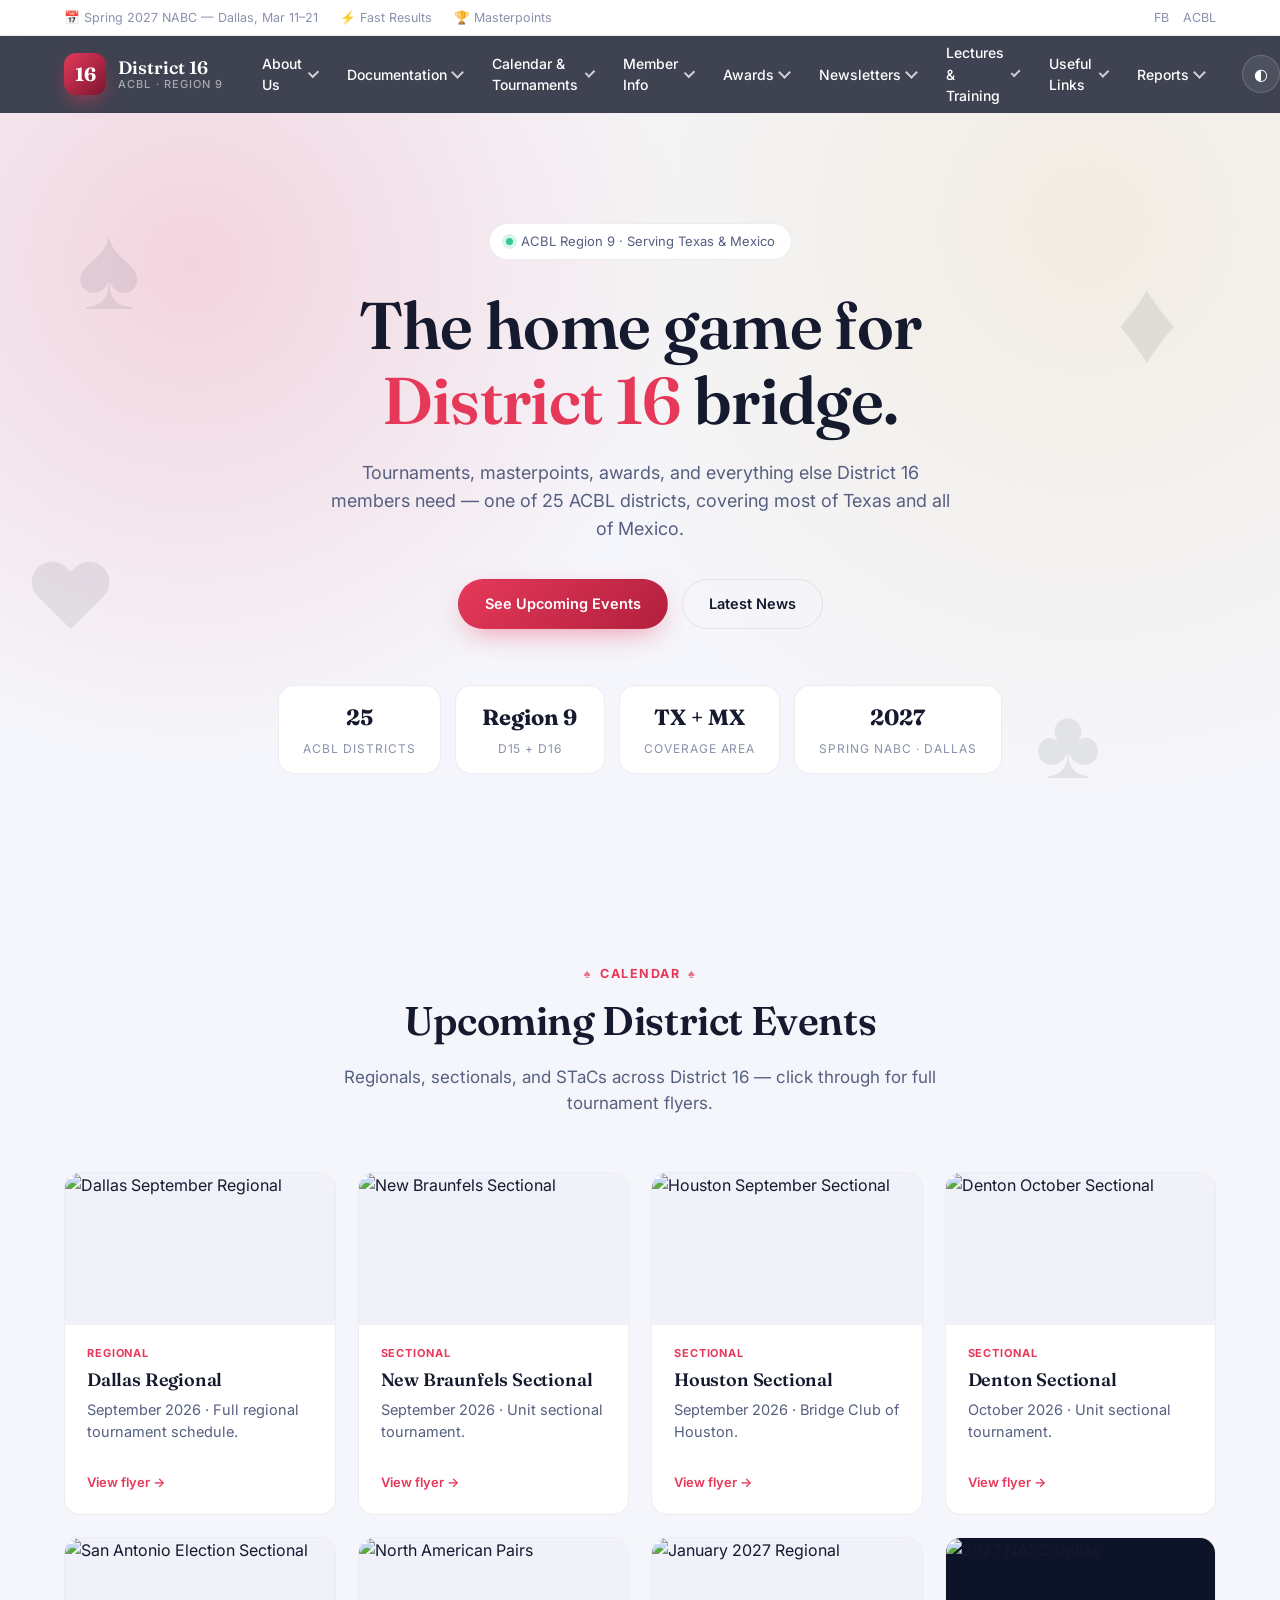
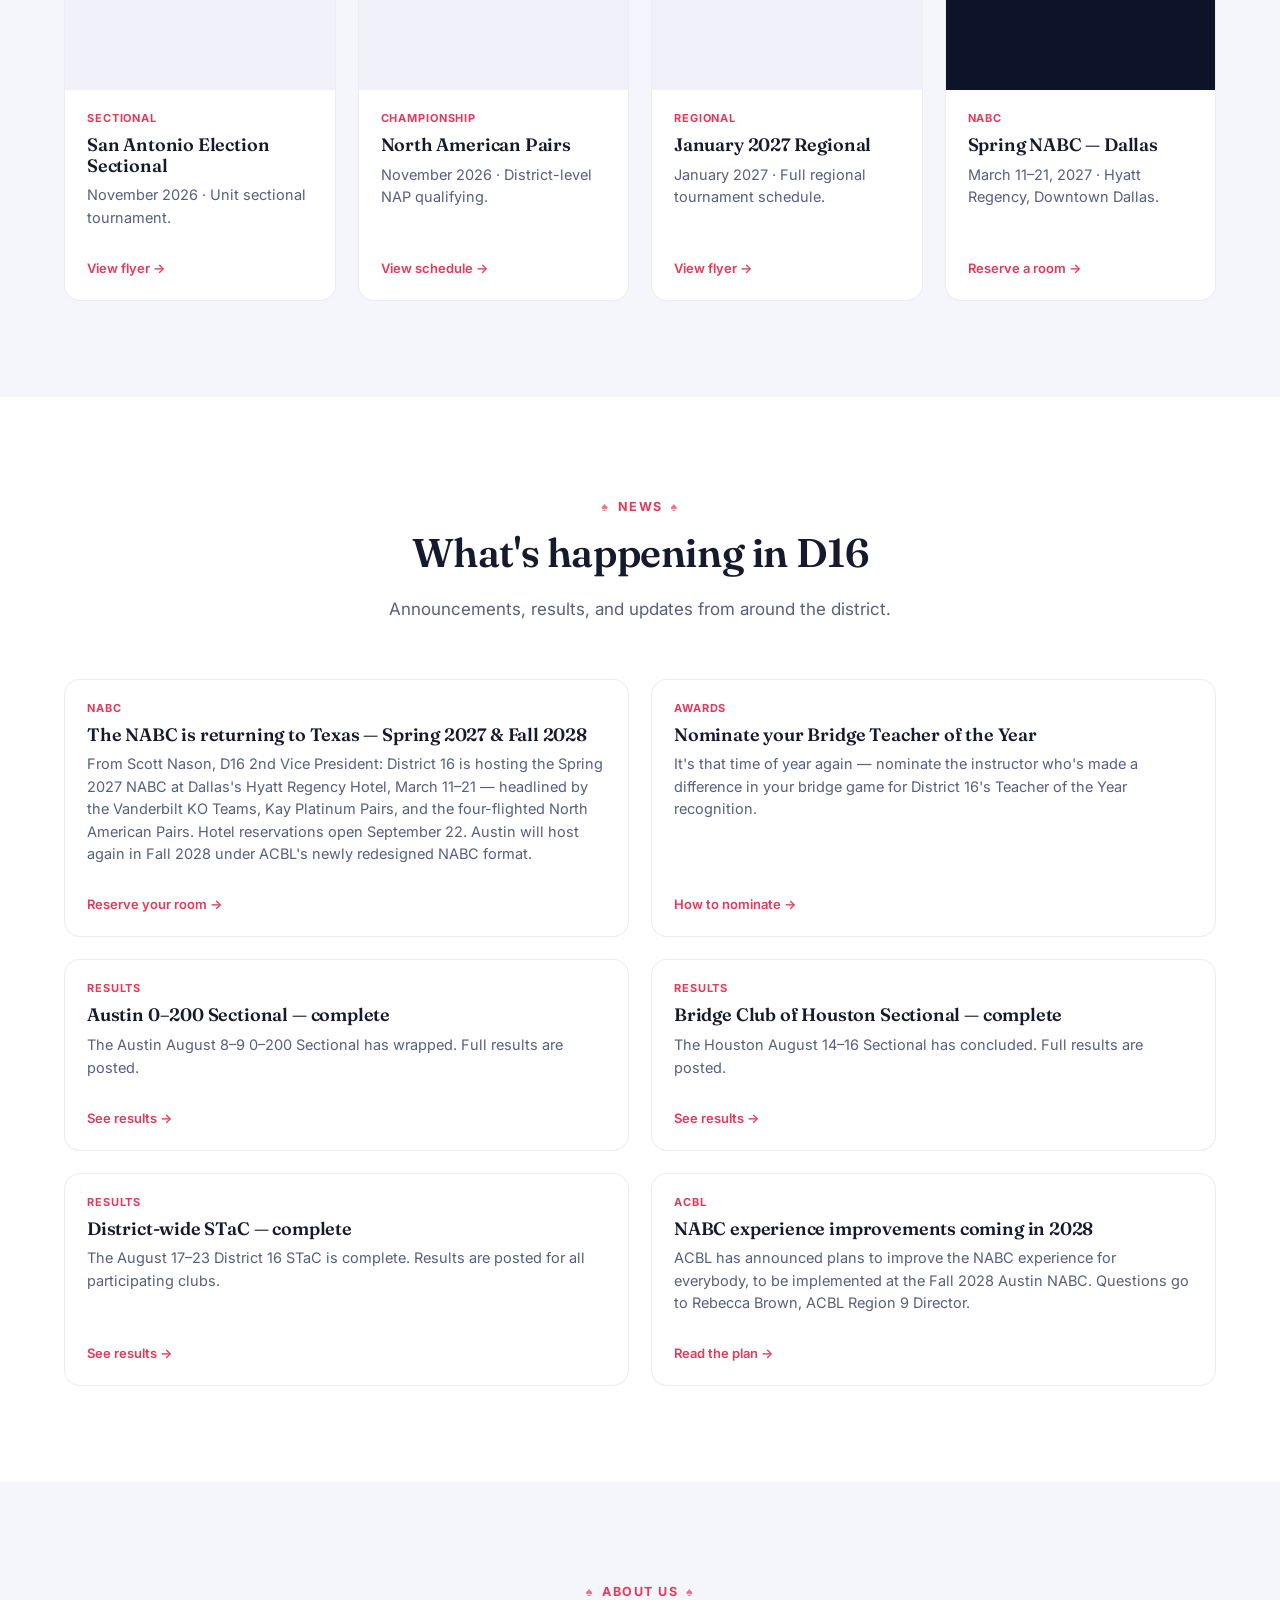
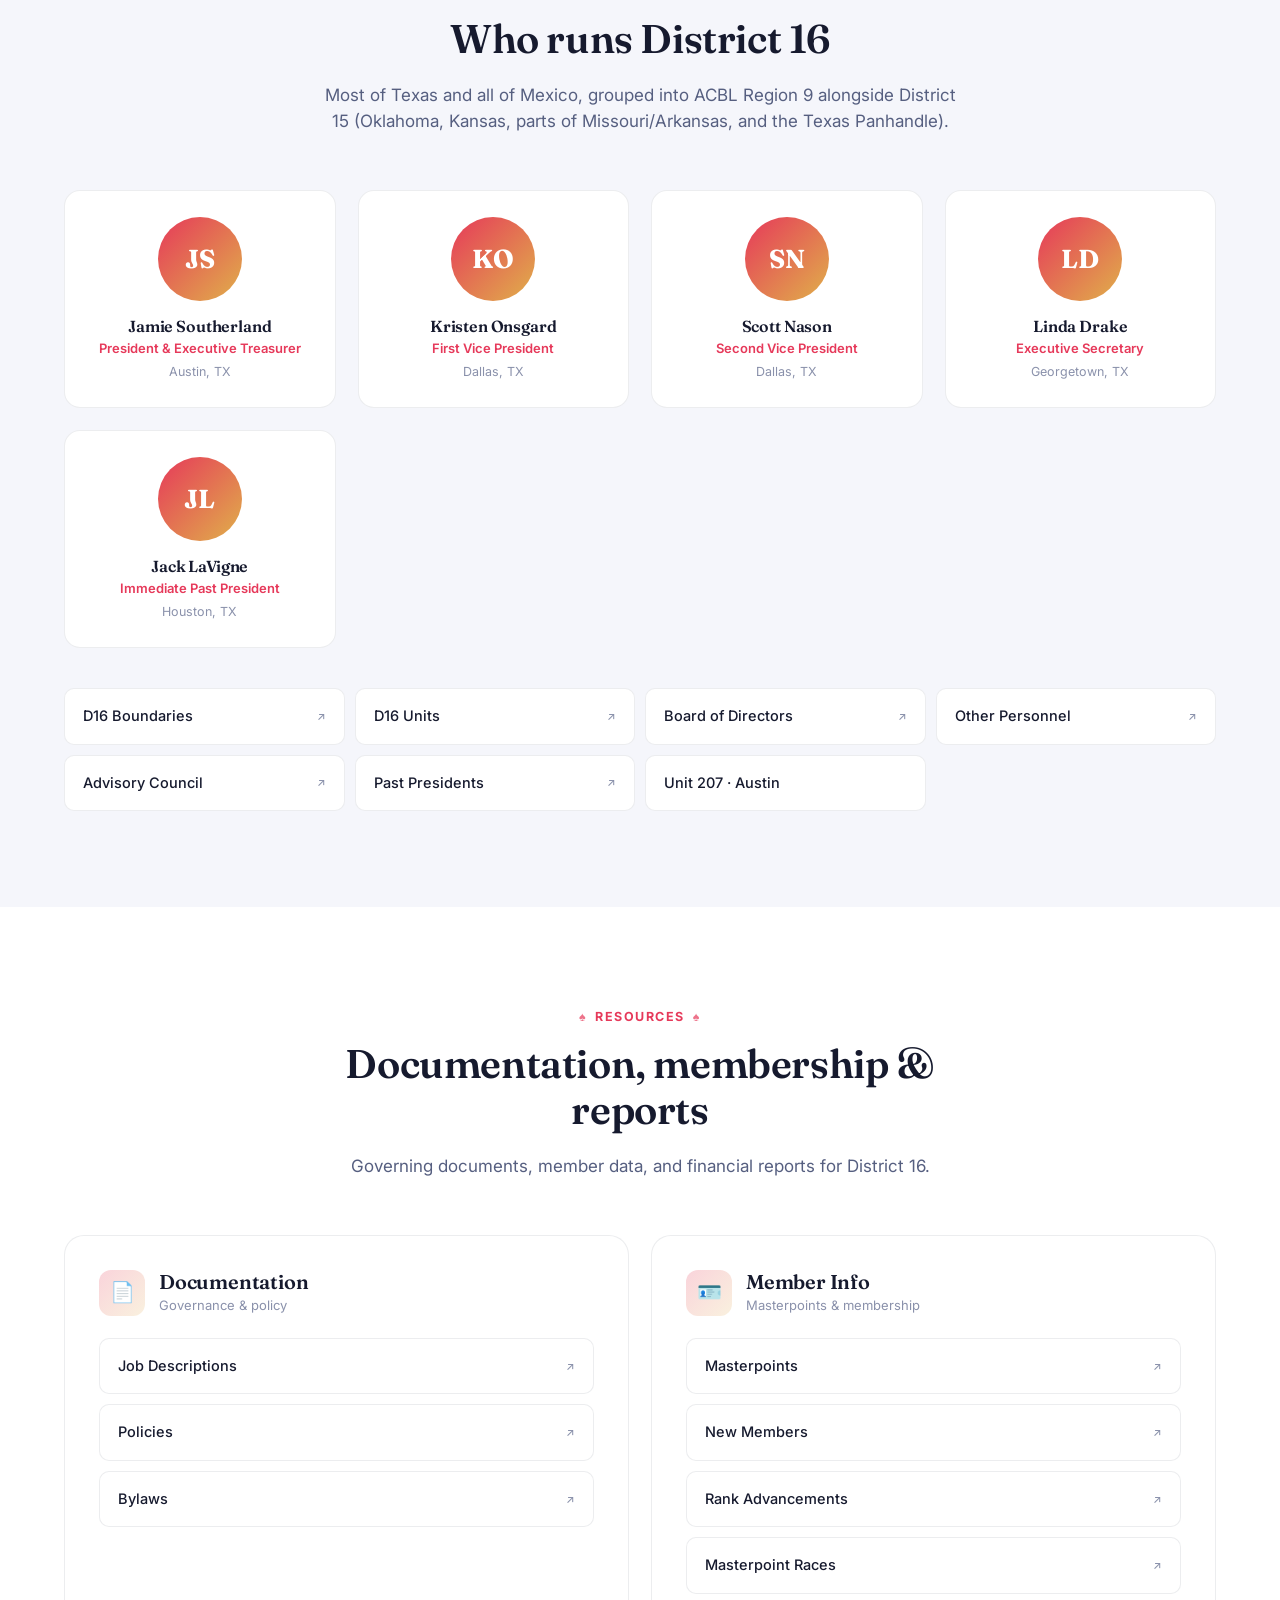
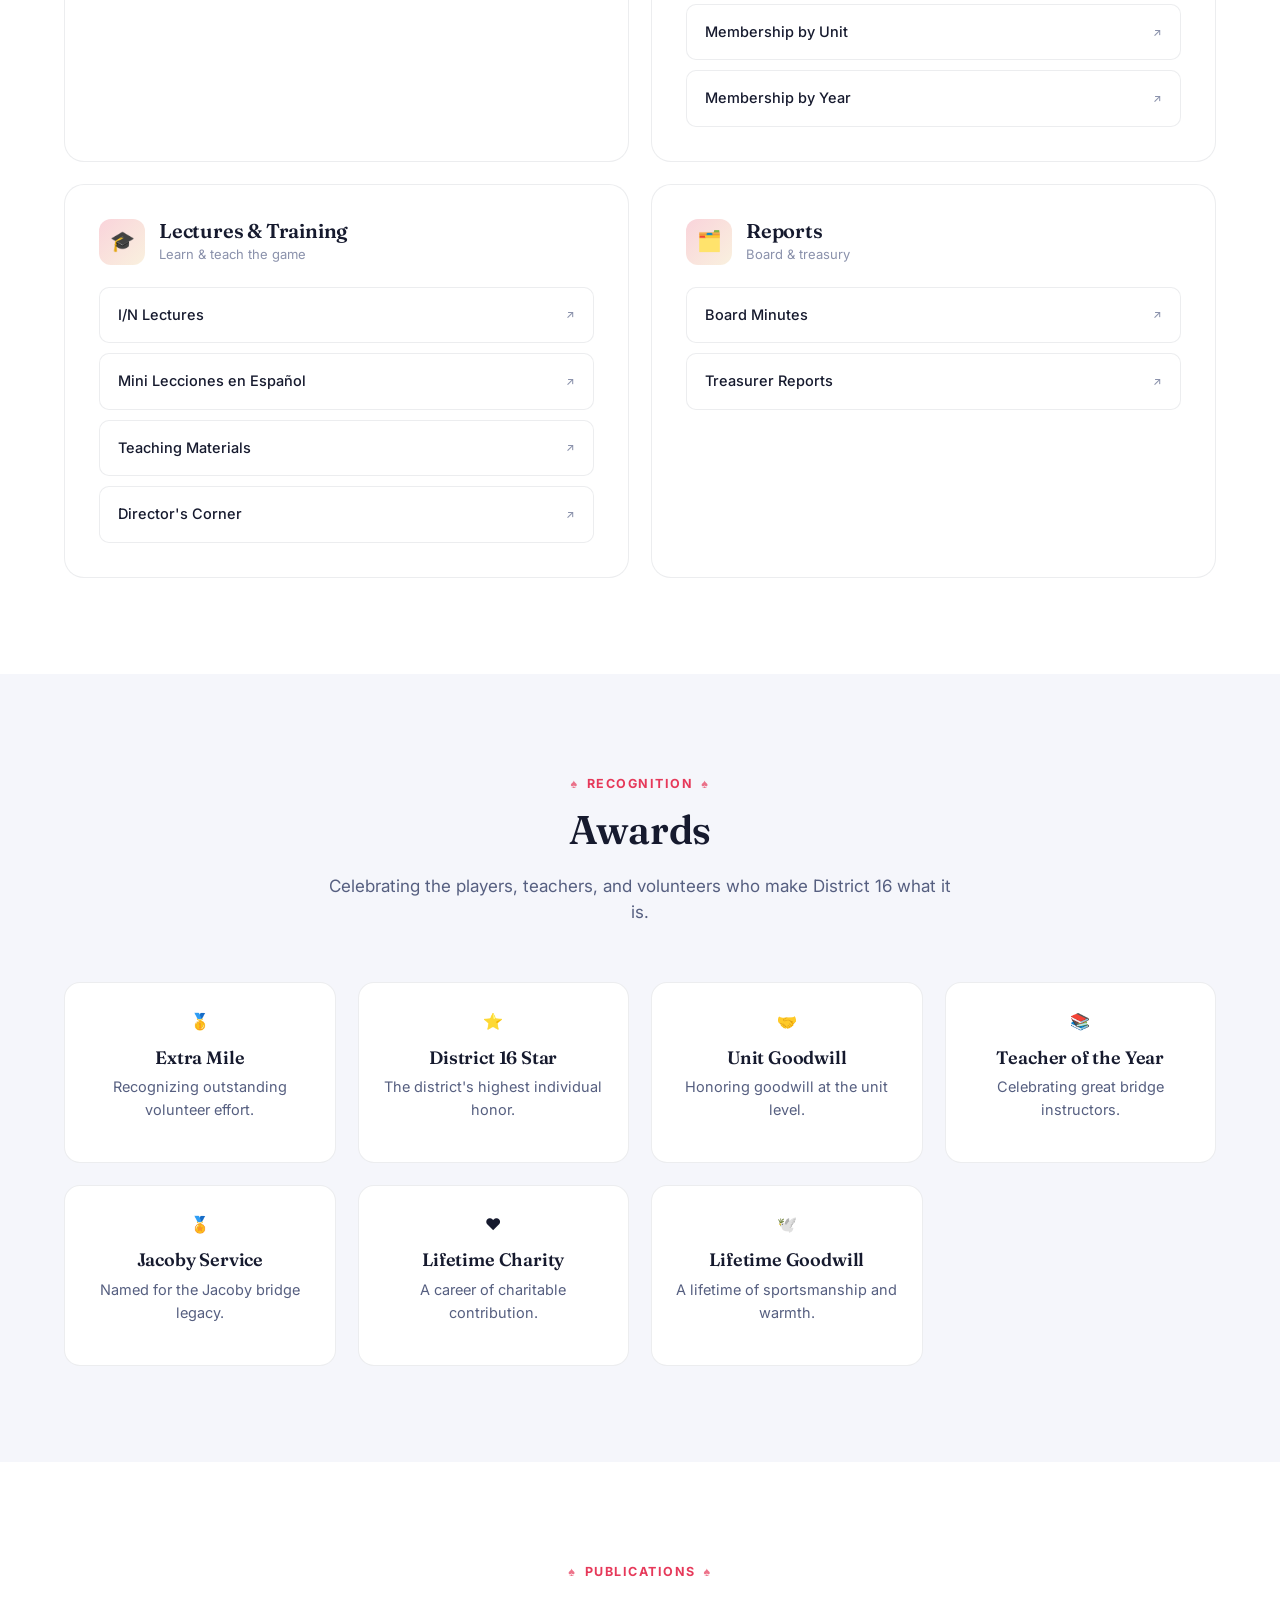
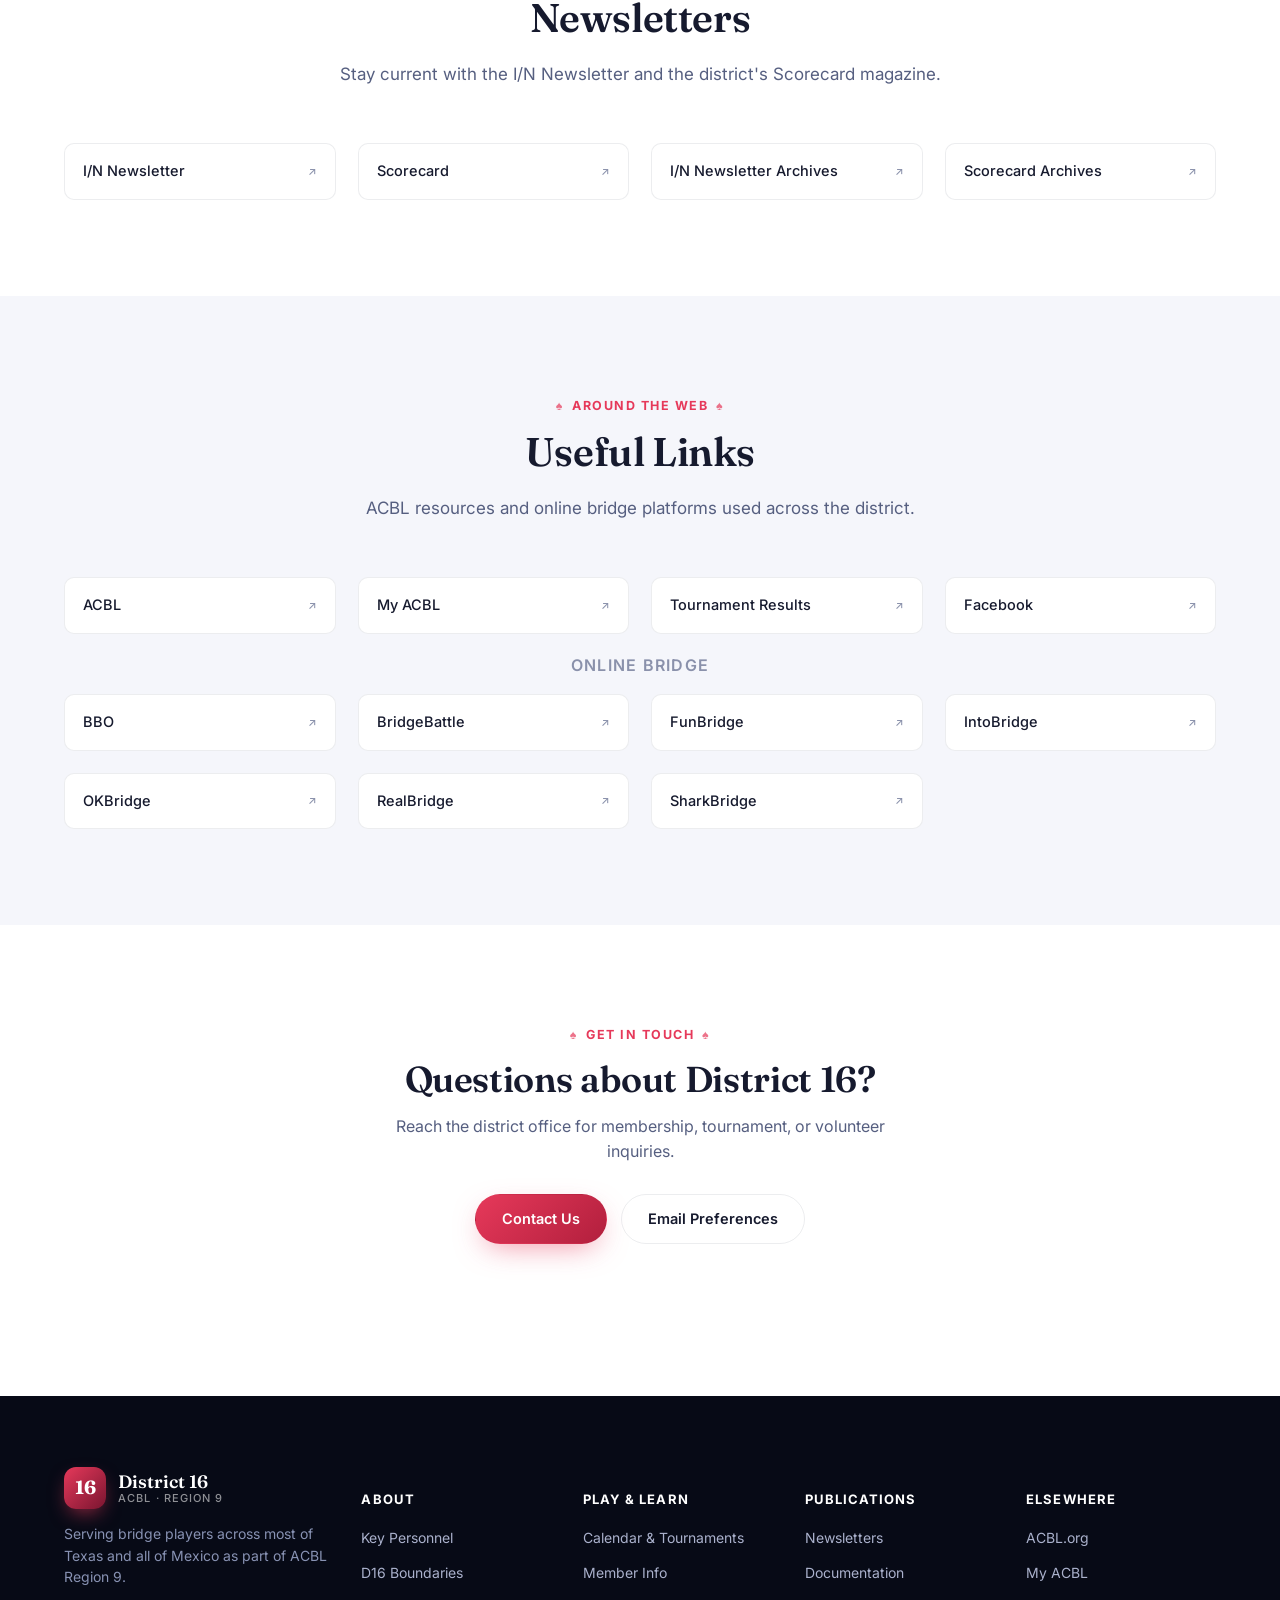
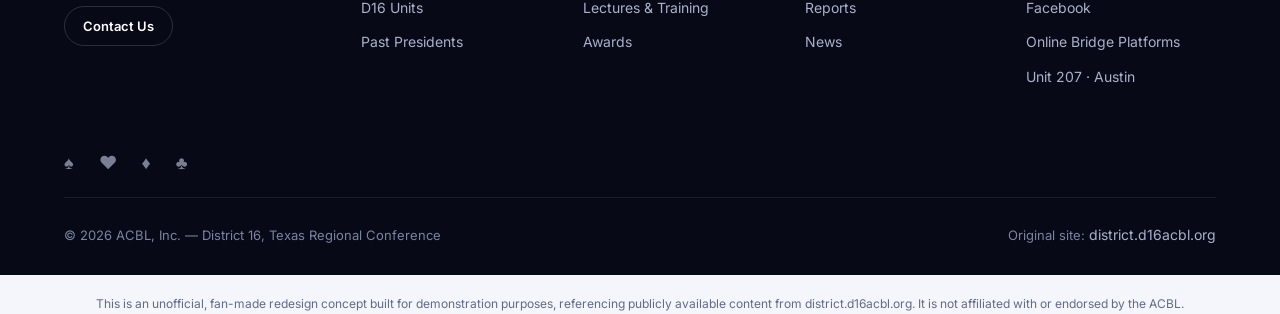
==== index.html @ 03674a46 "Initial commit: District 16 and Unit 207 redesign concept sites Modern static redesigns of district." ====
<!DOCTYPE html>
<html lang="en">
<head>
<meta charset="UTF-8">
<meta name="viewport" content="width=device-width, initial-scale=1.0">
<title>District 16 ACBL — Redesign Concept</title>
<meta name="description" content="A modern redesign concept for the District 16 American Contract Bridge League site — Texas & Mexico, ACBL Region 9.">
<link rel="preconnect" href="https://fonts.googleapis.com">
<link rel="preconnect" href="https://fonts.gstatic.com" crossorigin>
<link href="https://fonts.googleapis.com/css2?family=Fraunces:wght@500;600;700&family=Inter:wght@400;500;600;700&display=swap" rel="stylesheet">
<link rel="stylesheet" href="style.css">
</head>
<body>

<!-- ============ TOP UTILITY BAR ============ -->
<div class="topbar">
  <div class="wrap">
    <div class="ticker">
      <a href="#events">📅 Spring 2027 NABC — Dallas, Mar 11–21</a>
      <a href="https://bridgefinesse.com/FastResults/D16/DailyBulletins/" target="_blank" rel="noopener">⚡ Fast Results</a>
      <a href="https://district.d16acbl.org/masterpoints/" target="_blank" rel="noopener">🏆 Masterpoints</a>
    </div>
    <div class="social">
      <a href="https://www.facebook.com/groups/361538851957494" target="_blank" rel="noopener" aria-label="Facebook">FB</a>
      <a href="https://www.acbl.org/" target="_blank" rel="noopener" aria-label="ACBL">ACBL</a>
    </div>
  </div>
</div>

<!-- ============ HEADER / NAV ============ -->
<header class="site-header">
  <div class="wrap navbar">
    <a href="#top" class="brand">
      <div class="mark">16</div>
      <div class="name">District 16<small>ACBL · Region 9</small></div>
    </a>

    <nav class="main-nav" id="mainNav">
      <ul>
        <li>
          <a href="#about">About Us <i class="chev"></i></a>
          <div class="mega">
            <a href="#about">D16 Boundaries</a>
            <a href="#about">D16 Units</a>
            <div class="sub-trigger">
              <a href="#about">Key Personnel <i class="chev" style="transform:rotate(-45deg)"></i></a>
              <div class="sub-panel">
                <a href="#about">Officers</a>
                <a href="#about">Board of Directors</a>
                <a href="#about">Other Personnel</a>
                <a href="#about">Advisory Council</a>
                <a href="#about">Past Presidents</a>
              </div>
            </div>
          </div>
        </li>
        <li>
          <a href="#docs">Documentation <i class="chev"></i></a>
          <div class="mega">
            <a href="https://drive.google.com/file/d/1usERFY_UngKGMmgKpGPJEFOH1UsQ0GX2/view" target="_blank" rel="noopener">Job Descriptions <span class="ext">↗</span></a>
            <a href="https://drive.google.com/file/d/1XILbPozehPpwqQ_hkOyw2NhxPqbxNlQ5/view" target="_blank" rel="noopener">Policies <span class="ext">↗</span></a>
            <a href="https://drive.google.com/file/d/1GxPYFEiIG6_VNywPmRhI-2mZjMPqMRBM/view" target="_blank" rel="noopener">Bylaws <span class="ext">↗</span></a>
          </div>
        </li>
        <li>
          <a href="#calendar">Calendar &amp; Tournaments <i class="chev"></i></a>
          <div class="mega">
            <a href="#events">Calendar</a>
            <a href="https://bridgefinesse.com/FastResults/D16/DailyBulletins/" target="_blank" rel="noopener">Fast Results <span class="ext">↗</span></a>
            <a href="https://drive.google.com/file/d/100yNUTtUCdWH6XbK6xAkUiCQ5UkM9z2S/view" target="_blank" rel="noopener">GNT Conditions of Contest <span class="ext">↗</span></a>
            <a href="https://drive.google.com/file/d/1bTFn013SUAkbVdceHxLMe4KN9ek3sTVo/view" target="_blank" rel="noopener">NAP Conditions of Contest <span class="ext">↗</span></a>
          </div>
        </li>
        <li>
          <a href="#member-info">Member Info <i class="chev"></i></a>
          <div class="mega">
            <a href="https://district.d16acbl.org/masterpoints/" target="_blank" rel="noopener">Masterpoints <span class="ext">↗</span></a>
            <a href="https://district.d16acbl.org/new-members/" target="_blank" rel="noopener">New Members <span class="ext">↗</span></a>
            <a href="https://drive.google.com/file/d/1L2F9liZw7YJIxgeDLM8Lnb-IUw-Wd-G2/view" target="_blank" rel="noopener">Rank Advancements <span class="ext">↗</span></a>
            <a href="https://district.d16acbl.org/mps-mp-races/" target="_blank" rel="noopener">Masterpoint Races <span class="ext">↗</span></a>
            <a href="https://drive.google.com/file/d/1HwxjKN4BbIGfo6Kh4bVVScbPf3tS-Ta0/view" target="_blank" rel="noopener">Membership by Unit <span class="ext">↗</span></a>
            <a href="https://drive.google.com/file/d/1RSyB4Ny0sVfKkOcexMP2RY6faCG31g4g/view" target="_blank" rel="noopener">Membership by Year <span class="ext">↗</span></a>
          </div>
        </li>
        <li>
          <a href="#awards">Awards <i class="chev"></i></a>
          <div class="mega">
            <a href="#awards">Extra Mile</a>
            <a href="#awards">District 16 Star</a>
            <a href="#awards">Unit Goodwill</a>
            <a href="#awards">Teacher of the Year</a>
            <a href="#awards">Jacoby Service</a>
            <a href="#awards">Lifetime Charity</a>
            <a href="#awards">Lifetime Goodwill</a>
          </div>
        </li>
        <li>
          <a href="#newsletters">Newsletters <i class="chev"></i></a>
          <div class="mega">
            <a href="https://drive.google.com/file/d/1bb0B6OuuTOarock15INlcVVYfnmJTIKG/view" target="_blank" rel="noopener">I/N Newsletter <span class="ext">↗</span></a>
            <a href="https://issuu.com/d16scorecard/docs/acbl_district_16_scorecard" target="_blank" rel="noopener">Scorecard <span class="ext">↗</span></a>
            <a href="https://drive.google.com/drive/folders/1Af1EFHvcMOlTy35C9wc6DjJjNhxlni9Q" target="_blank" rel="noopener">I/N Newsletter Archives <span class="ext">↗</span></a>
            <a href="https://drive.google.com/drive/folders/1oEp5ugoFGbbUNVhRn-ax5ekTuImItTu5" target="_blank" rel="noopener">Scorecard Archives <span class="ext">↗</span></a>
          </div>
        </li>
        <li>
          <a href="#training">Lectures &amp; Training <i class="chev"></i></a>
          <div class="mega">
            <a href="https://drive.google.com/file/d/1yG4dEmWFKJtsICCSz9P8--N_mU0ZpJ8q/view" target="_blank" rel="noopener">I/N Lectures <span class="ext">↗</span></a>
            <a href="https://drive.google.com/file/d/1iRc63rFOQK4qO6PjQ_eq1UpAY3rDxG1f/view" target="_blank" rel="noopener">Mini Lecciones en Español <span class="ext">↗</span></a>
            <a href="https://district.d16acbl.org/teaching-materials/" target="_blank" rel="noopener">Teaching Materials <span class="ext">↗</span></a>
            <a href="https://district.d16acbl.org/directors-corner/" target="_blank" rel="noopener">Director's Corner <span class="ext">↗</span></a>
          </div>
        </li>
        <li>
          <a href="#links">Useful Links <i class="chev"></i></a>
          <div class="mega">
            <a href="https://www.acbl.org/" target="_blank" rel="noopener">ACBL <span class="ext">↗</span></a>
            <a href="https://login.acbl.org/login" target="_blank" rel="noopener">My ACBL <span class="ext">↗</span></a>
            <a href="https://tournaments.acbl.org/" target="_blank" rel="noopener">Tournament Results <span class="ext">↗</span></a>
            <a href="https://www.facebook.com/groups/361538851957494" target="_blank" rel="noopener">Facebook <span class="ext">↗</span></a>
            <div class="sub-trigger">
              <a href="#links">Online Bridge <i class="chev" style="transform:rotate(-45deg)"></i></a>
              <div class="sub-panel">
                <a href="https://www.bridgebase.com" target="_blank" rel="noopener">BBO</a>
                <a href="https://www.acbl.org/bridgebattle/" target="_blank" rel="noopener">BridgeBattle</a>
                <a href="https://funbridge.com/" target="_blank" rel="noopener">FunBridge</a>
                <a href="https://intobridge.com/" target="_blank" rel="noopener">IntoBridge</a>
                <a href="https://www.okbridge.com/new/home.php" target="_blank" rel="noopener">OKBridge</a>
                <a href="https://realbridge.online/" target="_blank" rel="noopener">RealBridge</a>
                <a href="https://www.thesharkbridgecompany.com/" target="_blank" rel="noopener">SharkBridge</a>
              </div>
            </div>
          </div>
        </li>
        <li>
          <a href="#reports">Reports <i class="chev"></i></a>
          <div class="mega">
            <a href="https://drive.google.com/drive/folders/1lbaI67CEQxU4Afl0wowm28LkAc777evu" target="_blank" rel="noopener">Board Minutes <span class="ext">↗</span></a>
            <a href="https://drive.google.com/drive/folders/1LcF_CFn-JzTQqEPkC_oHDgI16tz90BnA" target="_blank" rel="noopener">Treasurer Reports <span class="ext">↗</span></a>
          </div>
        </li>
      </ul>
    </nav>

    <div class="nav-actions">
      <button class="theme-toggle" id="themeToggle" aria-label="Toggle theme">◐</button>
      <a href="#contact" class="btn btn-primary btn-sm">Contact Us</a>
      <button class="hamburger" id="hamburger" aria-label="Menu"><span></span><span></span><span></span></button>
    </div>
  </div>
</header>

<!-- ============ MOBILE NAV ============ -->
<nav class="mobile-nav" id="mobileNav">
  <details>
    <summary>About Us</summary>
    <div class="sub-list">
      <a href="#about">D16 Boundaries</a>
      <a href="#about">D16 Units</a>
      <details><summary>Key Personnel</summary>
        <div class="sub-list">
          <a href="#about">Officers</a>
          <a href="#about">Board of Directors</a>
          <a href="#about">Other Personnel</a>
          <a href="#about">Advisory Council</a>
          <a href="#about">Past Presidents</a>
        </div>
      </details>
    </div>
  </details>
  <details>
    <summary>Documentation</summary>
    <div class="sub-list">
      <a href="https://drive.google.com/file/d/1usERFY_UngKGMmgKpGPJEFOH1UsQ0GX2/view" target="_blank" rel="noopener">Job Descriptions</a>
      <a href="https://drive.google.com/file/d/1XILbPozehPpwqQ_hkOyw2NhxPqbxNlQ5/view" target="_blank" rel="noopener">Policies</a>
      <a href="https://drive.google.com/file/d/1GxPYFEiIG6_VNywPmRhI-2mZjMPqMRBM/view" target="_blank" rel="noopener">Bylaws</a>
    </div>
  </details>
  <details>
    <summary>Calendar &amp; Tournaments</summary>
    <div class="sub-list">
      <a href="#events">Calendar</a>
      <a href="https://bridgefinesse.com/FastResults/D16/DailyBulletins/" target="_blank" rel="noopener">Fast Results</a>
      <a href="https://drive.google.com/file/d/100yNUTtUCdWH6XbK6xAkUiCQ5UkM9z2S/view" target="_blank" rel="noopener">GNT Conditions of Contest</a>
      <a href="https://drive.google.com/file/d/1bTFn013SUAkbVdceHxLMe4KN9ek3sTVo/view" target="_blank" rel="noopener">NAP Conditions of Contest</a>
    </div>
  </details>
  <details>
    <summary>Member Info</summary>
    <div class="sub-list">
      <a href="https://district.d16acbl.org/masterpoints/" target="_blank" rel="noopener">Masterpoints</a>
      <a href="https://district.d16acbl.org/new-members/" target="_blank" rel="noopener">New Members</a>
      <a href="https://drive.google.com/file/d/1L2F9liZw7YJIxgeDLM8Lnb-IUw-Wd-G2/view" target="_blank" rel="noopener">Rank Advancements</a>
      <a href="https://district.d16acbl.org/mps-mp-races/" target="_blank" rel="noopener">Masterpoint Races</a>
      <a href="https://drive.google.com/file/d/1HwxjKN4BbIGfo6Kh4bVVScbPf3tS-Ta0/view" target="_blank" rel="noopener">Membership by Unit</a>
      <a href="https://drive.google.com/file/d/1RSyB4Ny0sVfKkOcexMP2RY6faCG31g4g/view" target="_blank" rel="noopener">Membership by Year</a>
    </div>
  </details>
  <details>
    <summary>Awards</summary>
    <div class="sub-list">
      <a href="#awards">Extra Mile</a>
      <a href="#awards">District 16 Star</a>
      <a href="#awards">Unit Goodwill</a>
      <a href="#awards">Teacher of the Year</a>
      <a href="#awards">Jacoby Service</a>
      <a href="#awards">Lifetime Charity</a>
      <a href="#awards">Lifetime Goodwill</a>
    </div>
  </details>
  <details>
    <summary>Newsletters</summary>
    <div class="sub-list">
      <a href="https://drive.google.com/file/d/1bb0B6OuuTOarock15INlcVVYfnmJTIKG/view" target="_blank" rel="noopener">I/N Newsletter</a>
      <a href="https://issuu.com/d16scorecard/docs/acbl_district_16_scorecard" target="_blank" rel="noopener">Scorecard</a>
      <a href="https://drive.google.com/drive/folders/1Af1EFHvcMOlTy35C9wc6DjJjNhxlni9Q" target="_blank" rel="noopener">I/N Newsletter Archives</a>
      <a href="https://drive.google.com/drive/folders/1oEp5ugoFGbbUNVhRn-ax5ekTuImItTu5" target="_blank" rel="noopener">Scorecard Archives</a>
    </div>
  </details>
  <details>
    <summary>Lectures &amp; Training</summary>
    <div class="sub-list">
      <a href="https://drive.google.com/file/d/1yG4dEmWFKJtsICCSz9P8--N_mU0ZpJ8q/view" target="_blank" rel="noopener">I/N Lectures</a>
      <a href="https://drive.google.com/file/d/1iRc63rFOQK4qO6PjQ_eq1UpAY3rDxG1f/view" target="_blank" rel="noopener">Mini Lecciones en Español</a>
      <a href="https://district.d16acbl.org/teaching-materials/" target="_blank" rel="noopener">Teaching Materials</a>
      <a href="https://district.d16acbl.org/directors-corner/" target="_blank" rel="noopener">Director's Corner</a>
    </div>
  </details>
  <details>
    <summary>Useful Links</summary>
    <div class="sub-list">
      <a href="https://www.acbl.org/" target="_blank" rel="noopener">ACBL</a>
      <a href="https://login.acbl.org/login" target="_blank" rel="noopener">My ACBL</a>
      <a href="https://tournaments.acbl.org/" target="_blank" rel="noopener">Tournament Results</a>
      <a href="https://www.facebook.com/groups/361538851957494" target="_blank" rel="noopener">Facebook</a>
      <details><summary>Online Bridge</summary>
        <div class="sub-list">
          <a href="https://www.bridgebase.com" target="_blank" rel="noopener">BBO</a>
          <a href="https://www.acbl.org/bridgebattle/" target="_blank" rel="noopener">BridgeBattle</a>
          <a href="https://funbridge.com/" target="_blank" rel="noopener">FunBridge</a>
          <a href="https://intobridge.com/" target="_blank" rel="noopener">IntoBridge</a>
          <a href="https://www.okbridge.com/new/home.php" target="_blank" rel="noopener">OKBridge</a>
          <a href="https://realbridge.online/" target="_blank" rel="noopener">RealBridge</a>
          <a href="https://www.thesharkbridgecompany.com/" target="_blank" rel="noopener">SharkBridge</a>
        </div>
      </details>
    </div>
  </details>
  <details>
    <summary>Reports</summary>
    <div class="sub-list">
      <a href="https://drive.google.com/drive/folders/1lbaI67CEQxU4Afl0wowm28LkAc777evu" target="_blank" rel="noopener">Board Minutes</a>
      <a href="https://drive.google.com/drive/folders/1LcF_CFn-JzTQqEPkC_oHDgI16tz90BnA" target="_blank" rel="noopener">Treasurer Reports</a>
    </div>
  </details>
</nav>

<main id="top">

  <!-- ============ HERO ============ -->
  <section class="hero">
    <div class="suits" aria-hidden="true">
      <span style="top:8%; left:6%;">♠</span>
      <span style="top:55%; left:2%; font-size:90px;">♥</span>
      <span style="top:15%; right:8%;">♦</span>
      <span style="bottom:6%; right:14%; font-size:100px;">♣</span>
    </div>
    <div class="wrap">
      <div class="hero-badge"><span class="dot"></span> ACBL Region 9 · Serving Texas &amp; Mexico</div>
      <h1>The home game for<br><em>District 16</em> bridge.</h1>
      <p class="lede">Tournaments, masterpoints, awards, and everything else District 16 members need — one of 25 ACBL districts, covering most of Texas and all of Mexico.</p>
      <div class="hero-cta">
        <a href="#events" class="btn btn-primary">See Upcoming Events</a>
        <a href="#news" class="btn btn-ghost">Latest News</a>
      </div>
      <div class="hero-stats">
        <div class="chip"><b>25</b><span>ACBL Districts</span></div>
        <div class="chip"><b>Region 9</b><span>D15 + D16</span></div>
        <div class="chip"><b>TX + MX</b><span>Coverage Area</span></div>
        <div class="chip"><b>2027</b><span>Spring NABC · Dallas</span></div>
      </div>
    </div>
  </section>

  <!-- ============ UPCOMING EVENTS ============ -->
  <section id="events">
    <div class="wrap">
      <div class="section-head reveal">
        <div class="eyebrow">Calendar</div>
        <h2>Upcoming District Events</h2>
        <p>Regionals, sectionals, and STaCs across District 16 — click through for full tournament flyers.</p>
      </div>
      <div class="grid grid-4">

        <div class="card reveal">
          <div class="thumb"><img src="https://district.d16acbl.org/wp-content/uploads/2026/05/DallasSeptRegional-768x307.jpg" alt="Dallas September Regional" loading="lazy"></div>
          <div class="body">
            <div class="tag">Regional</div>
            <h3>Dallas Regional</h3>
            <p>September 2026 · Full regional tournament schedule.</p>
            <a href="https://web2.acbl.org/Tournaments/Ads/2026/09/2609109.pdf" target="_blank" rel="noopener" class="go">View flyer →</a>
          </div>
        </div>

        <div class="card reveal">
          <div class="thumb"><img src="https://district.d16acbl.org/wp-content/uploads/2026/02/NewBraunfelsSept-768x307.jpg" alt="New Braunfels Sectional" loading="lazy"></div>
          <div class="body">
            <div class="tag">Sectional</div>
            <h3>New Braunfels Sectional</h3>
            <p>September 2026 · Unit sectional tournament.</p>
            <a href="https://web2.acbl.org/Tournaments/Ads/2026/09/2609303.pdf" target="_blank" rel="noopener" class="go">View flyer →</a>
          </div>
        </div>

        <div class="card reveal">
          <div class="thumb"><img src="https://district.d16acbl.org/wp-content/uploads/2026/07/HoustonSeptember499-1024x410.jpg" alt="Houston September Sectional" loading="lazy"></div>
          <div class="body">
            <div class="tag">Sectional</div>
            <h3>Houston Sectional</h3>
            <p>September 2026 · Bridge Club of Houston.</p>
            <a href="https://web2.acbl.org/Tournaments/Ads/2026/09/2609335.pdf" target="_blank" rel="noopener" class="go">View flyer →</a>
          </div>
        </div>

        <div class="card reveal">
          <div class="thumb"><img src="https://district.d16acbl.org/wp-content/uploads/2026/07/DentonOct-1024x410.jpg" alt="Denton October Sectional" loading="lazy"></div>
          <div class="body">
            <div class="tag">Sectional</div>
            <h3>Denton Sectional</h3>
            <p>October 2026 · Unit sectional tournament.</p>
            <a href="https://web2.acbl.org/Tournaments/Ads/2026/10/2610345.pdf" target="_blank" rel="noopener" class="go">View flyer →</a>
          </div>
        </div>

        <div class="card reveal">
          <div class="thumb"><img src="https://district.d16acbl.org/wp-content/uploads/2026/05/SanAntonioElectionSect-1024x410.jpg" alt="San Antonio Election Sectional" loading="lazy"></div>
          <div class="body">
            <div class="tag">Sectional</div>
            <h3>San Antonio Election Sectional</h3>
            <p>November 2026 · Unit sectional tournament.</p>
            <a href="https://web2.acbl.org/Tournaments/Ads/2026/11/2611328.pdf" target="_blank" rel="noopener" class="go">View flyer →</a>
          </div>
        </div>

        <div class="card reveal">
          <div class="thumb"><img src="https://district.d16acbl.org/wp-content/uploads/2026/07/NorthAmericanPairs-1024x410.jpg" alt="North American Pairs" loading="lazy"></div>
          <div class="body">
            <div class="tag">Championship</div>
            <h3>North American Pairs</h3>
            <p>November 2026 · District-level NAP qualifying.</p>
            <a href="https://tournaments.acbl.org/schedule.php?sanction=2611716" target="_blank" rel="noopener" class="go">View schedule →</a>
          </div>
        </div>

        <div class="card reveal">
          <div class="thumb"><img src="https://district.d16acbl.org/wp-content/uploads/2026/07/2027JANREG-1024x410.jpg" alt="January 2027 Regional" loading="lazy"></div>
          <div class="body">
            <div class="tag">Regional</div>
            <h3>January 2027 Regional</h3>
            <p>January 2027 · Full regional tournament schedule.</p>
            <a href="https://web2.acbl.org/Tournaments/Ads/2027/01/2701104.pdf" target="_blank" rel="noopener" class="go">View flyer →</a>
          </div>
        </div>

        <div class="card reveal">
          <div class="thumb"><img src="https://district.d16acbl.org/wp-content/uploads/2026/02/2027-NABC-Logo.webp" alt="2027 NABC Dallas" loading="lazy" style="object-fit:contain; background:#0d1329;"></div>
          <div class="body">
            <div class="tag">NABC</div>
            <h3>Spring NABC — Dallas</h3>
            <p>March 11–21, 2027 · Hyatt Regency, Downtown Dallas.</p>
            <a href="https://acbl.org/dallas/" target="_blank" rel="noopener" class="go">Reserve a room →</a>
          </div>
        </div>

      </div>
    </div>
  </section>

  <!-- ============ NEWS ============ -->
  <section id="news" class="alt">
    <div class="wrap">
      <div class="section-head reveal">
        <div class="eyebrow">News</div>
        <h2>What's happening in D16</h2>
        <p>Announcements, results, and updates from around the district.</p>
      </div>

      <div class="grid grid-2">
        <article class="card reveal">
          <div class="body">
            <div class="tag">NABC</div>
            <h3>The NABC is returning to Texas — Spring 2027 &amp; Fall 2028</h3>
            <p>From Scott Nason, D16 2nd Vice President: District 16 is hosting the Spring 2027 NABC at Dallas's Hyatt Regency Hotel, March 11–21 — headlined by the Vanderbilt KO Teams, Kay Platinum Pairs, and the four-flighted North American Pairs. Hotel reservations open September 22. Austin will host again in Fall 2028 under ACBL's newly redesigned NABC format.</p>
            <a href="https://acbl.org/dallas/" target="_blank" rel="noopener" class="go">Reserve your room →</a>
          </div>
        </article>

        <article class="card reveal">
          <div class="body">
            <div class="tag">Awards</div>
            <h3>Nominate your Bridge Teacher of the Year</h3>
            <p>It's that time of year again — nominate the instructor who's made a difference in your bridge game for District 16's Teacher of the Year recognition.</p>
            <a href="https://drive.google.com/file/d/1S3BEdcwYwO3jOD-A_QhGfFbhgADF3fJK/view" target="_blank" rel="noopener" class="go">How to nominate →</a>
          </div>
        </article>

        <article class="card reveal">
          <div class="body">
            <div class="tag">Results</div>
            <h3>Austin 0–200 Sectional — complete</h3>
            <p>The Austin August 8–9 0–200 Sectional has wrapped. Full results are posted.</p>
            <a href="https://live.acbl.org/events/2608322" target="_blank" rel="noopener" class="go">See results →</a>
          </div>
        </article>

        <article class="card reveal">
          <div class="body">
            <div class="tag">Results</div>
            <h3>Bridge Club of Houston Sectional — complete</h3>
            <p>The Houston August 14–16 Sectional has concluded. Full results are posted.</p>
            <a href="https://live.acbl.org/events/2608329" target="_blank" rel="noopener" class="go">See results →</a>
          </div>
        </article>

        <article class="card reveal">
          <div class="body">
            <div class="tag">Results</div>
            <h3>District-wide STaC — complete</h3>
            <p>The August 17–23 District 16 STaC is complete. Results are posted for all participating clubs.</p>
            <a href="https://tournaments.acbl.org/schedule.php?sanction=2608512#schedule" target="_blank" rel="noopener" class="go">See results →</a>
          </div>
        </article>

        <article class="card reveal">
          <div class="body">
            <div class="tag">ACBL</div>
            <h3>NABC experience improvements coming in 2028</h3>
            <p>ACBL has announced plans to improve the NABC experience for everybody, to be implemented at the Fall 2028 Austin NABC. Questions go to Rebecca Brown, ACBL Region 9 Director.</p>
            <a href="https://drive.google.com/file/d/1yMyVWnrPWUj7L7VTV8NlUZWAD1qXGK9_/view" target="_blank" rel="noopener" class="go">Read the plan →</a>
          </div>
        </article>
      </div>
    </div>
  </section>

  <!-- ============ ABOUT / KEY PERSONNEL ============ -->
  <section id="about">
    <div class="wrap">
      <div class="section-head reveal">
        <div class="eyebrow">About Us</div>
        <h2>Who runs District 16</h2>
        <p>Most of Texas and all of Mexico, grouped into ACBL Region 9 alongside District 15 (Oklahoma, Kansas, parts of Missouri/Arkansas, and the Texas Panhandle).</p>
      </div>

      <div class="grid grid-4" style="margin-bottom:40px;">
        <div class="person reveal">
          <div class="avatar">JS</div>
          <h4>Jamie Southerland</h4>
          <div class="role">President &amp; Executive Treasurer</div>
          <div class="loc">Austin, TX</div>
        </div>
        <div class="person reveal">
          <div class="avatar">KO</div>
          <h4>Kristen Onsgard</h4>
          <div class="role">First Vice President</div>
          <div class="loc">Dallas, TX</div>
        </div>
        <div class="person reveal">
          <div class="avatar">SN</div>
          <h4>Scott Nason</h4>
          <div class="role">Second Vice President</div>
          <div class="loc">Dallas, TX</div>
        </div>
        <div class="person reveal">
          <div class="avatar">LD</div>
          <h4>Linda Drake</h4>
          <div class="role">Executive Secretary</div>
          <div class="loc">Georgetown, TX</div>
        </div>
        <div class="person reveal">
          <div class="avatar">JL</div>
          <h4>Jack LaVigne</h4>
          <div class="role">Immediate Past President</div>
          <div class="loc">Houston, TX</div>
        </div>
      </div>

      <div class="tile-list grid grid-4">
        <a class="tile" href="https://district.d16acbl.org/d16/" target="_blank" rel="noopener">D16 Boundaries <span class="ext">↗</span></a>
        <a class="tile" href="https://district.d16acbl.org/units-map/" target="_blank" rel="noopener">D16 Units <span class="ext">↗</span></a>
        <a class="tile" href="https://district.d16acbl.org/bod/" target="_blank" rel="noopener">Board of Directors <span class="ext">↗</span></a>
        <a class="tile" href="https://district.d16acbl.org/committee-chairs/" target="_blank" rel="noopener">Other Personnel <span class="ext">↗</span></a>
        <a class="tile" href="https://district.d16acbl.org/advisory-council/" target="_blank" rel="noopener">Advisory Council <span class="ext">↗</span></a>
        <a class="tile" href="https://district.d16acbl.org/past-presidents/" target="_blank" rel="noopener">Past Presidents <span class="ext">↗</span></a>
        <a class="tile" href="u207/index.html">Unit 207 · Austin</a>
      </div>
    </div>
  </section>

  <!-- ============ DOCUMENTATION / MEMBER INFO / TRAINING / REPORTS ============ -->
  <section id="docs" class="alt">
    <div class="wrap">
      <div class="section-head reveal">
        <div class="eyebrow">Resources</div>
        <h2>Documentation, membership &amp; reports</h2>
        <p>Governing documents, member data, and financial reports for District 16.</p>
      </div>

      <div class="grid grid-2">

        <div class="category-block reveal">
          <div class="cat-head">
            <div class="cat-icon">📄</div>
            <div><h3>Documentation</h3><p class="cat-sub">Governance &amp; policy</p></div>
          </div>
          <div class="tile-list">
            <a class="tile" href="https://drive.google.com/file/d/1usERFY_UngKGMmgKpGPJEFOH1UsQ0GX2/view" target="_blank" rel="noopener">Job Descriptions <span class="ext">↗</span></a>
            <a class="tile" href="https://drive.google.com/file/d/1XILbPozehPpwqQ_hkOyw2NhxPqbxNlQ5/view" target="_blank" rel="noopener">Policies <span class="ext">↗</span></a>
            <a class="tile" href="https://drive.google.com/file/d/1GxPYFEiIG6_VNywPmRhI-2mZjMPqMRBM/view" target="_blank" rel="noopener">Bylaws <span class="ext">↗</span></a>
          </div>
        </div>

        <div class="category-block reveal" id="member-info">
          <div class="cat-head">
            <div class="cat-icon">🪪</div>
            <div><h3>Member Info</h3><p class="cat-sub">Masterpoints &amp; membership</p></div>
          </div>
          <div class="tile-list">
            <a class="tile" href="https://district.d16acbl.org/masterpoints/" target="_blank" rel="noopener">Masterpoints <span class="ext">↗</span></a>
            <a class="tile" href="https://district.d16acbl.org/new-members/" target="_blank" rel="noopener">New Members <span class="ext">↗</span></a>
            <a class="tile" href="https://drive.google.com/file/d/1L2F9liZw7YJIxgeDLM8Lnb-IUw-Wd-G2/view" target="_blank" rel="noopener">Rank Advancements <span class="ext">↗</span></a>
            <a class="tile" href="https://district.d16acbl.org/mps-mp-races/" target="_blank" rel="noopener">Masterpoint Races <span class="ext">↗</span></a>
            <a class="tile" href="https://drive.google.com/file/d/1HwxjKN4BbIGfo6Kh4bVVScbPf3tS-Ta0/view" target="_blank" rel="noopener">Membership by Unit <span class="ext">↗</span></a>
            <a class="tile" href="https://drive.google.com/file/d/1RSyB4Ny0sVfKkOcexMP2RY6faCG31g4g/view" target="_blank" rel="noopener">Membership by Year <span class="ext">↗</span></a>
          </div>
        </div>

        <div class="category-block reveal" id="training">
          <div class="cat-head">
            <div class="cat-icon">🎓</div>
            <div><h3>Lectures &amp; Training</h3><p class="cat-sub">Learn &amp; teach the game</p></div>
          </div>
          <div class="tile-list">
            <a class="tile" href="https://drive.google.com/file/d/1yG4dEmWFKJtsICCSz9P8--N_mU0ZpJ8q/view" target="_blank" rel="noopener">I/N Lectures <span class="ext">↗</span></a>
            <a class="tile" href="https://drive.google.com/file/d/1iRc63rFOQK4qO6PjQ_eq1UpAY3rDxG1f/view" target="_blank" rel="noopener">Mini Lecciones en Español <span class="ext">↗</span></a>
            <a class="tile" href="https://district.d16acbl.org/teaching-materials/" target="_blank" rel="noopener">Teaching Materials <span class="ext">↗</span></a>
            <a class="tile" href="https://district.d16acbl.org/directors-corner/" target="_blank" rel="noopener">Director's Corner <span class="ext">↗</span></a>
          </div>
        </div>

        <div class="category-block reveal" id="reports">
          <div class="cat-head">
            <div class="cat-icon">🗂️</div>
            <div><h3>Reports</h3><p class="cat-sub">Board &amp; treasury</p></div>
          </div>
          <div class="tile-list">
            <a class="tile" href="https://drive.google.com/drive/folders/1lbaI67CEQxU4Afl0wowm28LkAc777evu" target="_blank" rel="noopener">Board Minutes <span class="ext">↗</span></a>
            <a class="tile" href="https://drive.google.com/drive/folders/1LcF_CFn-JzTQqEPkC_oHDgI16tz90BnA" target="_blank" rel="noopener">Treasurer Reports <span class="ext">↗</span></a>
          </div>
        </div>

      </div>
    </div>
  </section>

  <!-- ============ AWARDS ============ -->
  <section id="awards">
    <div class="wrap">
      <div class="section-head reveal">
        <div class="eyebrow">Recognition</div>
        <h2>Awards</h2>
        <p>Celebrating the players, teachers, and volunteers who make District 16 what it is.</p>
      </div>
      <div class="grid grid-4">
        <a class="card reveal" href="https://district.d16acbl.org/extra-mile-2/" target="_blank" rel="noopener" style="padding:26px 22px; text-align:center;">
          <div class="cat-icon" style="margin:0 auto 14px;">🥇</div>
          <h3>Extra Mile</h3>
          <p>Recognizing outstanding volunteer effort.</p>
        </a>
        <a class="card reveal" href="https://district.d16acbl.org/district-16-star-awards/" target="_blank" rel="noopener" style="padding:26px 22px; text-align:center;">
          <div class="cat-icon" style="margin:0 auto 14px;">⭐</div>
          <h3>District 16 Star</h3>
          <p>The district's highest individual honor.</p>
        </a>
        <a class="card reveal" href="https://district.d16acbl.org/goodwill-2/" target="_blank" rel="noopener" style="padding:26px 22px; text-align:center;">
          <div class="cat-icon" style="margin:0 auto 14px;">🤝</div>
          <h3>Unit Goodwill</h3>
          <p>Honoring goodwill at the unit level.</p>
        </a>
        <a class="card reveal" href="https://district.d16acbl.org/teacher-of-the-year/" target="_blank" rel="noopener" style="padding:26px 22px; text-align:center;">
          <div class="cat-icon" style="margin:0 auto 14px;">📚</div>
          <h3>Teacher of the Year</h3>
          <p>Celebrating great bridge instructors.</p>
        </a>
        <a class="card reveal" href="https://district.d16acbl.org/jacoby-service/" target="_blank" rel="noopener" style="padding:26px 22px; text-align:center;">
          <div class="cat-icon" style="margin:0 auto 14px;">🏅</div>
          <h3>Jacoby Service</h3>
          <p>Named for the Jacoby bridge legacy.</p>
        </a>
        <a class="card reveal" href="https://district.d16acbl.org/lifetime-charity/" target="_blank" rel="noopener" style="padding:26px 22px; text-align:center;">
          <div class="cat-icon" style="margin:0 auto 14px;">❤️</div>
          <h3>Lifetime Charity</h3>
          <p>A career of charitable contribution.</p>
        </a>
        <a class="card reveal" href="https://district.d16acbl.org/lifetime-goodwill/" target="_blank" rel="noopener" style="padding:26px 22px; text-align:center;">
          <div class="cat-icon" style="margin:0 auto 14px;">🕊️</div>
          <h3>Lifetime Goodwill</h3>
          <p>A lifetime of sportsmanship and warmth.</p>
        </a>
      </div>
    </div>
  </section>

  <!-- ============ NEWSLETTERS ============ -->
  <section id="newsletters" class="alt">
    <div class="wrap">
      <div class="section-head reveal">
        <div class="eyebrow">Publications</div>
        <h2>Newsletters</h2>
        <p>Stay current with the I/N Newsletter and the district's Scorecard magazine.</p>
      </div>
      <div class="grid grid-4">
        <a class="tile reveal" href="https://drive.google.com/file/d/1bb0B6OuuTOarock15INlcVVYfnmJTIKG/view" target="_blank" rel="noopener">I/N Newsletter <span class="ext">↗</span></a>
        <a class="tile reveal" href="https://issuu.com/d16scorecard/docs/acbl_district_16_scorecard" target="_blank" rel="noopener">Scorecard <span class="ext">↗</span></a>
        <a class="tile reveal" href="https://drive.google.com/drive/folders/1Af1EFHvcMOlTy35C9wc6DjJjNhxlni9Q" target="_blank" rel="noopener">I/N Newsletter Archives <span class="ext">↗</span></a>
        <a class="tile reveal" href="https://drive.google.com/drive/folders/1oEp5ugoFGbbUNVhRn-ax5ekTuImItTu5" target="_blank" rel="noopener">Scorecard Archives <span class="ext">↗</span></a>
      </div>
    </div>
  </section>

  <!-- ============ USEFUL LINKS ============ -->
  <section id="links">
    <div class="wrap">
      <div class="section-head reveal">
        <div class="eyebrow">Around the Web</div>
        <h2>Useful Links</h2>
        <p>ACBL resources and online bridge platforms used across the district.</p>
      </div>
      <div class="grid grid-4" style="margin-bottom:22px;">
        <a class="tile reveal" href="https://www.acbl.org/" target="_blank" rel="noopener">ACBL <span class="ext">↗</span></a>
        <a class="tile reveal" href="https://login.acbl.org/login" target="_blank" rel="noopener">My ACBL <span class="ext">↗</span></a>
        <a class="tile reveal" href="https://tournaments.acbl.org/" target="_blank" rel="noopener">Tournament Results <span class="ext">↗</span></a>
        <a class="tile reveal" href="https://www.facebook.com/groups/361538851957494" target="_blank" rel="noopener">Facebook <span class="ext">↗</span></a>
      </div>
      <h3 style="text-align:center; margin-bottom:20px; font-size:16px; color:var(--text-faint); font-family:'Inter',sans-serif; font-weight:600; text-transform:uppercase; letter-spacing:.08em;">Online Bridge</h3>
      <div class="grid grid-4">
        <a class="tile reveal" href="https://www.bridgebase.com" target="_blank" rel="noopener">BBO <span class="ext">↗</span></a>
        <a class="tile reveal" href="https://www.acbl.org/bridgebattle/" target="_blank" rel="noopener">BridgeBattle <span class="ext">↗</span></a>
        <a class="tile reveal" href="https://funbridge.com/" target="_blank" rel="noopener">FunBridge <span class="ext">↗</span></a>
        <a class="tile reveal" href="https://intobridge.com/" target="_blank" rel="noopener">IntoBridge <span class="ext">↗</span></a>
        <a class="tile reveal" href="https://www.okbridge.com/new/home.php" target="_blank" rel="noopener">OKBridge <span class="ext">↗</span></a>
        <a class="tile reveal" href="https://realbridge.online/" target="_blank" rel="noopener">RealBridge <span class="ext">↗</span></a>
        <a class="tile reveal" href="https://www.thesharkbridgecompany.com/" target="_blank" rel="noopener">SharkBridge <span class="ext">↗</span></a>
      </div>
    </div>
  </section>

  <!-- ============ CONTACT ============ -->
  <section id="contact" class="alt">
    <div class="wrap" style="text-align:center;">
      <div class="eyebrow">Get in touch</div>
      <h2 style="font-size:clamp(26px,4vw,36px); margin-bottom:14px;">Questions about District 16?</h2>
      <p style="max-width:520px; margin:0 auto 30px;">Reach the district office for membership, tournament, or volunteer inquiries.</p>
      <div class="hero-cta">
        <a href="https://district.d16acbl.org/contact-us/" target="_blank" rel="noopener" class="btn btn-primary">Contact Us</a>
        <a href="https://district.d16acbl.org/email-preferences/" target="_blank" rel="noopener" class="btn btn-ghost">Email Preferences</a>
      </div>
    </div>
  </section>

</main>

<!-- ============ FOOTER ============ -->
<footer>
  <div class="wrap">
    <div class="foot-grid">
      <div class="foot-brand">
        <a href="#top" class="brand" style="margin-bottom:14px;">
          <div class="mark">16</div>
          <div class="name" style="color:#fff;">District 16<small>ACBL · Region 9</small></div>
        </a>
        <p>Serving bridge players across most of Texas and all of Mexico as part of ACBL Region 9.</p>
        <div class="foot-cta">
          <a href="https://district.d16acbl.org/contact-us/" target="_blank" rel="noopener" class="btn btn-ghost btn-sm" style="border-color:rgba(255,255,255,.15); color:#fff;">Contact Us</a>
        </div>
      </div>
      <div>
        <h5>About</h5>
        <ul>
          <li><a href="#about">Key Personnel</a></li>
          <li><a href="https://district.d16acbl.org/d16/" target="_blank" rel="noopener">D16 Boundaries</a></li>
          <li><a href="https://district.d16acbl.org/units-map/" target="_blank" rel="noopener">D16 Units</a></li>
          <li><a href="https://district.d16acbl.org/past-presidents/" target="_blank" rel="noopener">Past Presidents</a></li>
        </ul>
      </div>
      <div>
        <h5>Play &amp; Learn</h5>
        <ul>
          <li><a href="#events">Calendar &amp; Tournaments</a></li>
          <li><a href="#member-info">Member Info</a></li>
          <li><a href="#training">Lectures &amp; Training</a></li>
          <li><a href="#awards">Awards</a></li>
        </ul>
      </div>
      <div>
        <h5>Publications</h5>
        <ul>
          <li><a href="#newsletters">Newsletters</a></li>
          <li><a href="#docs">Documentation</a></li>
          <li><a href="#reports">Reports</a></li>
          <li><a href="#news">News</a></li>
        </ul>
      </div>
      <div>
        <h5>Elsewhere</h5>
        <ul>
          <li><a href="https://www.acbl.org/" target="_blank" rel="noopener">ACBL.org</a></li>
          <li><a href="https://login.acbl.org/login" target="_blank" rel="noopener">My ACBL</a></li>
          <li><a href="https://www.facebook.com/groups/361538851957494" target="_blank" rel="noopener">Facebook</a></li>
          <li><a href="#links">Online Bridge Platforms</a></li>
          <li><a href="u207/index.html">Unit 207 · Austin</a></li>
        </ul>
      </div>
    </div>
    <div class="foot-suits">♠ ♥ ♦ ♣</div>
    <div class="foot-bottom" style="margin-top:20px;">
      <span>© 2026 ACBL, Inc. — District 16, Texas Regional Conference</span>
      <span>Original site: <a href="https://district.d16acbl.org/" target="_blank" rel="noopener">district.d16acbl.org</a></span>
    </div>
  </div>
</footer>
<p class="disclaimer">This is an unofficial, fan-made redesign concept built for demonstration purposes, referencing publicly available content from district.d16acbl.org. It is not affiliated with or endorsed by the ACBL.</p>

<button class="to-top" id="toTop" aria-label="Back to top">↑</button>

<script src="script.js"></script>
</body>
</html>
---- style.css ----
/* ============================================================
   District 16 ACBL — Redesign Concept
   ============================================================ */

:root{
  --bg: #0b1020;
  --bg-alt: #10162b;
  --surface: #161d35;
  --surface-2: #1b2340;
  --border: rgba(255,255,255,0.08);
  --text: #eef1fa;
  --text-muted: #9aa4c2;
  --text-faint: #6b7495;
  --red: #e6395a;
  --red-dim: #b21f3d;
  --gold: #e0b04a;
  --green: #35c98f;
  --radius: 16px;
  --radius-sm: 10px;
  --shadow: 0 20px 50px -20px rgba(0,0,0,0.6);
  --maxw: 1200px;
  --nav-h: 76px;
}

@media (prefers-color-scheme: light){
  :root:not([data-theme="dark"]){
    --bg: #f5f6fb;
    --bg-alt: #ffffff;
    --surface: #ffffff;
    --surface-2: #f0f1f9;
    --border: rgba(20,25,50,0.08);
    --text: #161a2e;
    --text-muted: #565f80;
    --text-faint: #8a91ab;
    --shadow: 0 20px 50px -25px rgba(20,25,60,0.25);
  }
}
:root[data-theme="light"]{
  --bg: #f5f6fb;
  --bg-alt: #ffffff;
  --surface: #ffffff;
  --surface-2: #f0f1f9;
  --border: rgba(20,25,50,0.08);
  --text: #161a2e;
  --text-muted: #565f80;
  --text-faint: #8a91ab;
  --shadow: 0 20px 50px -25px rgba(20,25,60,0.25);
}

*,*::before,*::after{ box-sizing: border-box; }
html{ scroll-behavior: smooth; scroll-padding-top: calc(var(--nav-h) + 12px); }
body{
  margin:0;
  background: var(--bg);
  color: var(--text);
  font-family: 'Inter', -apple-system, BlinkMacSystemFont, 'Segoe UI', sans-serif;
  line-height: 1.55;
  -webkit-font-smoothing: antialiased;
}
h1,h2,h3,h4{
  font-family: 'Fraunces', Georgia, serif;
  font-weight: 600;
  line-height: 1.15;
  margin: 0 0 .5em;
  letter-spacing: -0.01em;
}
p{ margin: 0 0 1em; color: var(--text-muted); }
a{ color: inherit; text-decoration: none; }
img{ max-width: 100%; display:block; }
ul{ list-style:none; margin:0; padding:0; }
.wrap{ max-width: var(--maxw); margin: 0 auto; padding: 0 24px; }
section{ padding: 96px 0; position: relative; }
.section-head{ text-align:center; max-width: 640px; margin: 0 auto 56px; }
.eyebrow{
  display:inline-flex; align-items:center; gap:8px;
  font-size: 12.5px; font-weight: 700; letter-spacing: .12em; text-transform: uppercase;
  color: var(--red); margin-bottom: 14px;
}
.eyebrow::before, .eyebrow::after{ content:"♠"; opacity:.7; }
.section-head h2{ font-size: clamp(28px, 4vw, 40px); }
.section-head p{ font-size: 17px; }

/* ---------- Buttons ---------- */
.btn{
  display:inline-flex; align-items:center; justify-content:center; gap:8px;
  padding: 13px 26px; border-radius: 999px; font-weight: 600; font-size: 14.5px;
  border: 1px solid transparent; cursor:pointer; transition: all .2s ease;
  white-space: nowrap;
}
.btn-primary{ background: linear-gradient(135deg, var(--red), var(--red-dim)); color:#fff; box-shadow: 0 10px 30px -10px rgba(230,57,90,.6); }
.btn-primary:hover{ transform: translateY(-2px); box-shadow: 0 16px 34px -10px rgba(230,57,90,.75); }
.btn-ghost{ background: transparent; color: var(--text); border-color: var(--border); }
.btn-ghost:hover{ background: var(--surface-2); border-color: transparent; }
.btn-sm{ padding: 9px 18px; font-size: 13px; }

/* ---------- Top utility bar ---------- */
.topbar{
  background: var(--bg-alt); border-bottom: 1px solid var(--border);
  font-size: 12.5px; color: var(--text-faint);
}
.topbar .wrap{ display:flex; align-items:center; justify-content:space-between; padding: 8px 24px; gap: 16px; }
.topbar .ticker{ display:flex; gap: 22px; overflow:hidden; white-space:nowrap; }
.topbar .ticker a{ color: var(--text-faint); transition: color .15s; }
.topbar .ticker a:hover{ color: var(--red); }
.topbar .social{ display:flex; gap: 14px; flex-shrink:0; }
.topbar .social a{ color: var(--text-faint); }
.topbar .social a:hover{ color: var(--text); }

/* ---------- Nav ---------- */
header.site-header{
  position: sticky; top:0; z-index: 100;
  background: rgba(11,16,32,0.78);
  backdrop-filter: blur(14px) saturate(140%);
  border-bottom: 1px solid var(--border);
}
/* header bar is always dark navy regardless of theme, so its text stays light-on-dark in both modes */
.navbar{ display:flex; align-items:center; justify-content:space-between; height: var(--nav-h); gap: 24px; }
.brand{ display:flex; align-items:center; gap:12px; flex-shrink:0; }
.brand .mark{
  width:42px; height:42px; border-radius:12px;
  background: linear-gradient(135deg, var(--red), #7a1530);
  display:flex; align-items:center; justify-content:center;
  color:#fff; font-family:'Fraunces',serif; font-weight:700; font-size:19px;
  box-shadow: 0 8px 20px -6px rgba(230,57,90,.7);
}
.brand .name{ font-family:'Fraunces',serif; font-weight:600; font-size: 18px; line-height:1.1; color:#fff; }
.brand .name small{ display:block; font-family:'Inter',sans-serif; font-weight:500; font-size:11px; letter-spacing:.1em; color: rgba(255,255,255,0.55); text-transform:uppercase; }

.main-nav{ display:flex; align-items:center; gap: 2px; flex:1; justify-content:center; }
.main-nav > ul{ display:flex; align-items:center; gap: 2px; }
.main-nav > ul > li{ position:relative; }
.main-nav > ul > li > a{
  display:flex; align-items:center; gap:6px; padding: 10px 14px; border-radius: 999px;
  font-size: 14px; font-weight: 500; color: #ffffff; transition: all .15s;
}
.main-nav > ul > li > a:hover, .main-nav > ul > li.open > a{ color: #fff; background: rgba(255,255,255,0.12); }
.main-nav .chev{ width:9px; height:9px; border-right:2px solid currentColor; border-bottom:2px solid currentColor; transform: rotate(45deg); margin-top:-3px; opacity:.75; transition: transform .2s; }
.main-nav li.open .chev{ transform: rotate(225deg); margin-top:3px; }

.mega{
  position:absolute; top: calc(100% + 10px); left: 50%; transform: translateX(-50%) translateY(6px);
  min-width: 240px; background: var(--surface); border: 1px solid var(--border); border-radius: var(--radius);
  box-shadow: var(--shadow); padding: 10px; opacity:0; visibility:hidden; transition: all .18s ease;
  z-index: 50;
}
.main-nav li.open .mega{ opacity:1; visibility:visible; transform: translateX(-50%) translateY(0); }
.mega a{
  display:flex; align-items:center; justify-content:space-between; gap:10px;
  padding: 10px 14px; border-radius: var(--radius-sm); font-size: 13.5px; color: var(--text-muted);
}
.mega a:hover{ background: var(--surface-2); color: var(--text); }
.mega a .ext{ font-size:10px; color: var(--text-faint); }
.mega .sub-trigger{ position:relative; }
.mega .sub-panel{
  position:absolute; left: 100%; top: -10px; margin-left: 8px; min-width: 200px;
  background: var(--surface); border:1px solid var(--border); border-radius: var(--radius); box-shadow: var(--shadow);
  padding: 10px; opacity:0; visibility:hidden; transform: translateX(4px); transition: all .18s ease;
}
.mega .sub-trigger:hover .sub-panel{ opacity:1; visibility:visible; transform: translateX(0); }

.nav-actions{ display:flex; align-items:center; gap:10px; flex-shrink:0; }
.theme-toggle{
  width:38px; height:38px; border-radius:50%; border:1px solid rgba(255,255,255,0.18); background: rgba(255,255,255,0.08);
  display:flex; align-items:center; justify-content:center; cursor:pointer; color: #fff; font-size:16px;
}
.hamburger{ display:none; width:42px; height:42px; border-radius:10px; border:1px solid rgba(255,255,255,0.18); background: rgba(255,255,255,0.08); cursor:pointer; }
.hamburger span{ display:block; width:18px; height:2px; background: #fff; margin: 4px auto; border-radius:2px; transition: all .2s; }

/* ---------- Mobile nav ---------- */
.mobile-nav{
  position: fixed; inset: var(--nav-h) 0 0 0; background: var(--bg); z-index: 90;
  transform: translateX(100%); transition: transform .28s ease; overflow-y:auto;
  padding: 20px 24px 60px;
}
.mobile-nav.open{ transform: translateX(0); }
.mobile-nav details{ border-bottom:1px solid var(--border); padding: 6px 0; }
.mobile-nav summary{ list-style:none; display:flex; justify-content:space-between; align-items:center; padding: 12px 4px; font-weight:600; cursor:pointer; }
.mobile-nav summary::-webkit-details-marker{ display:none; }
.mobile-nav .sub-list{ padding: 4px 4px 12px 12px; }
.mobile-nav .sub-list a{ display:block; padding: 9px 0; color: var(--text-muted); font-size: 14.5px; }
.mobile-nav .sub-list details{ border:none; }
.mobile-nav .sub-list summary{ font-size:14.5px; font-weight:500; padding: 8px 0; }

/* ---------- Hero ---------- */
.hero{
  padding: 110px 0 90px; text-align:center; position:relative; overflow:hidden;
  background:
    radial-gradient(circle at 15% 20%, rgba(230,57,90,.18), transparent 40%),
    radial-gradient(circle at 85% 15%, rgba(224,176,74,.14), transparent 45%);
}
.hero .suits{
  position:absolute; inset:0; pointer-events:none; overflow:hidden; opacity:.08; font-size:120px;
  color: var(--text);
}
.hero .suits span{ position:absolute; }
.hero-badge{
  display:inline-flex; align-items:center; gap:8px; padding: 7px 16px; border-radius:999px;
  background: var(--surface); border:1px solid var(--border); font-size:13px; color: var(--text-muted); margin-bottom: 28px;
}
.hero-badge .dot{ width:7px; height:7px; border-radius:50%; background: var(--green); box-shadow: 0 0 0 4px rgba(53,201,143,.18); }
.hero h1{ font-size: clamp(38px, 6vw, 66px); max-width: 900px; margin: 0 auto 20px; }
.hero h1 em{ font-style:normal; color: var(--red); }
.hero .lede{ font-size: 18px; max-width: 620px; margin: 0 auto 36px; }
.hero-cta{ display:flex; justify-content:center; gap:14px; flex-wrap:wrap; margin-bottom: 56px; }
.hero-stats{ display:flex; justify-content:center; gap: 14px; flex-wrap:wrap; }
.hero-stats .chip{
  background: var(--surface); border:1px solid var(--border); padding: 14px 24px; border-radius: var(--radius);
  min-width: 150px;
}
.hero-stats .chip b{ display:block; font-family:'Fraunces',serif; font-size:22px; }
.hero-stats .chip span{ font-size: 12px; color: var(--text-faint); text-transform:uppercase; letter-spacing:.08em; }

/* ---------- Cards / Grids ---------- */
.grid{ display:grid; gap: 22px; }
.grid-3{ grid-template-columns: repeat(3, 1fr); }
.grid-4{ grid-template-columns: repeat(4, 1fr); }
.grid-2{ grid-template-columns: repeat(2, 1fr); }
@media (max-width: 980px){ .grid-3,.grid-4{ grid-template-columns: repeat(2,1fr); } }
@media (max-width: 620px){ .grid-2,.grid-3,.grid-4{ grid-template-columns: 1fr; } }

.card{
  background: var(--surface); border:1px solid var(--border); border-radius: var(--radius);
  overflow:hidden; transition: transform .2s ease, box-shadow .2s ease, border-color .2s;
  display:flex; flex-direction:column;
}
.card:hover{ transform: translateY(-4px); box-shadow: var(--shadow); border-color: rgba(230,57,90,.35); }
.card .thumb{ aspect-ratio: 16/9; background: var(--surface-2); overflow:hidden; }
.card .thumb img{ width:100%; height:100%; object-fit: cover; transition: transform .4s ease; }
.card:hover .thumb img{ transform: scale(1.06); }
.card .body{ padding: 20px 22px 22px; flex:1; display:flex; flex-direction:column; }
.card .tag{ font-size:11px; font-weight:700; letter-spacing:.08em; text-transform:uppercase; color: var(--red); margin-bottom:8px; }
.card h3{ font-size: 18px; margin-bottom: 8px; }
.card p{ font-size: 14.5px; flex:1; }
.card .meta{ font-size:12.5px; color: var(--text-faint); margin-top:auto; padding-top:10px; }
.card .go{ font-size:13px; font-weight:600; color: var(--red); display:inline-flex; align-items:center; gap:6px; margin-top:14px; }

/* link-tile used for the taxonomy sections */
.tile{
  background: var(--surface); border:1px solid var(--border); border-radius: var(--radius-sm);
  padding: 16px 18px; display:flex; align-items:center; justify-content:space-between; gap: 10px;
  font-size: 14.5px; font-weight:500; transition: all .18s;
}
.tile:hover{ background: var(--surface-2); border-color: rgba(230,57,90,.4); transform: translateX(3px); }
.tile .ext{ color: var(--text-faint); font-size: 11px; }
.tile-list{ display:grid; gap: 10px; }

.category-block{
  background: var(--bg-alt); border:1px solid var(--border); border-radius: 20px; padding: 34px;
}
.category-block .cat-head{ display:flex; align-items:center; gap:14px; margin-bottom: 22px; }
.category-block .cat-icon{
  width:46px; height:46px; border-radius: 12px; background: linear-gradient(135deg, rgba(230,57,90,.22), rgba(224,176,74,.18));
  display:flex; align-items:center; justify-content:center; font-size:20px; flex-shrink:0;
}
.category-block h3{ font-size: 20px; margin:0; }
.category-block .cat-sub{ font-size:13px; color: var(--text-faint); margin:2px 0 0; }

/* Personnel cards */
.person{
  background: var(--surface); border:1px solid var(--border); border-radius: var(--radius); padding: 26px;
  text-align:center;
}
.person .avatar{
  width:84px; height:84px; border-radius:50%; margin: 0 auto 16px;
  background: linear-gradient(135deg, var(--red), var(--gold)); display:flex; align-items:center; justify-content:center;
  color:#fff; font-family:'Fraunces',serif; font-size:26px; font-weight:700;
}
.person h4{ font-size:16px; margin-bottom:2px; }
.person .role{ color: var(--red); font-size:13px; font-weight:600; margin-bottom:4px; }
.person .loc{ color: var(--text-faint); font-size:12.5px; }

/* Divider */
.divider{ display:flex; justify-content:center; gap:18px; font-size:20px; color: var(--text-faint); opacity:.5; margin: 8px 0 0; }

/* Alt section background */
.alt{ background: var(--bg-alt); }

/* ---------- Footer ---------- */
footer{ background: #070a16; border-top: 1px solid var(--border); padding: 70px 0 30px; color: #aab1cc; }
:root[data-theme="light"] footer{ background:#12162a; color:#c6cbe2; }
footer .foot-grid{ display:grid; grid-template-columns: 1.4fr repeat(4, 1fr); gap: 32px; margin-bottom: 50px; }
@media (max-width: 900px){ footer .foot-grid{ grid-template-columns: repeat(2,1fr); } }
@media (max-width: 560px){ footer .foot-grid{ grid-template-columns: 1fr; } }
footer h5{ color:#fff; font-size:13px; text-transform:uppercase; letter-spacing:.08em; margin-bottom:16px; font-family:'Inter',sans-serif; }
footer ul li{ margin-bottom:10px; }
footer a{ color:#aab1cc; font-size:14px; transition: color .15s; }
footer a:hover{ color:#fff; }
footer .foot-brand p{ color:#8892b3; font-size:14px; max-width:280px; }
.foot-cta{ display:flex; gap:12px; margin-top:18px; flex-wrap:wrap; }
.foot-bottom{
  border-top:1px solid rgba(255,255,255,.08); padding-top:26px; display:flex; justify-content:space-between;
  align-items:center; flex-wrap:wrap; gap:14px; font-size:13px; color:#7a83a3;
}
.foot-suits{ font-size:18px; letter-spacing:10px; opacity:.7; }
.disclaimer{
  max-width: var(--maxw); margin: 20px auto 0; padding: 0 24px; font-size:12px; color:#616a8a; text-align:center;
}

/* Back to top */
.to-top{
  position:fixed; right:22px; bottom:22px; width:46px; height:46px; border-radius:50%;
  background: var(--red); color:#fff; display:flex; align-items:center; justify-content:center; font-size:18px;
  box-shadow: 0 10px 25px -8px rgba(230,57,90,.7); opacity:0; pointer-events:none; transform: translateY(10px);
  transition: all .25s; z-index: 80; border:none; cursor:pointer;
}
.to-top.show{ opacity:1; pointer-events:auto; transform: translateY(0); }

/* ---------- Responsive nav breakpoint ---------- */
@media (max-width: 1080px){
  .main-nav{ display:none; }
  .hamburger{ display:block; }
}

.reveal{ opacity:0; transform: translateY(18px); transition: opacity .6s ease, transform .6s ease; }
.reveal.in{ opacity:1; transform: translateY(0); }
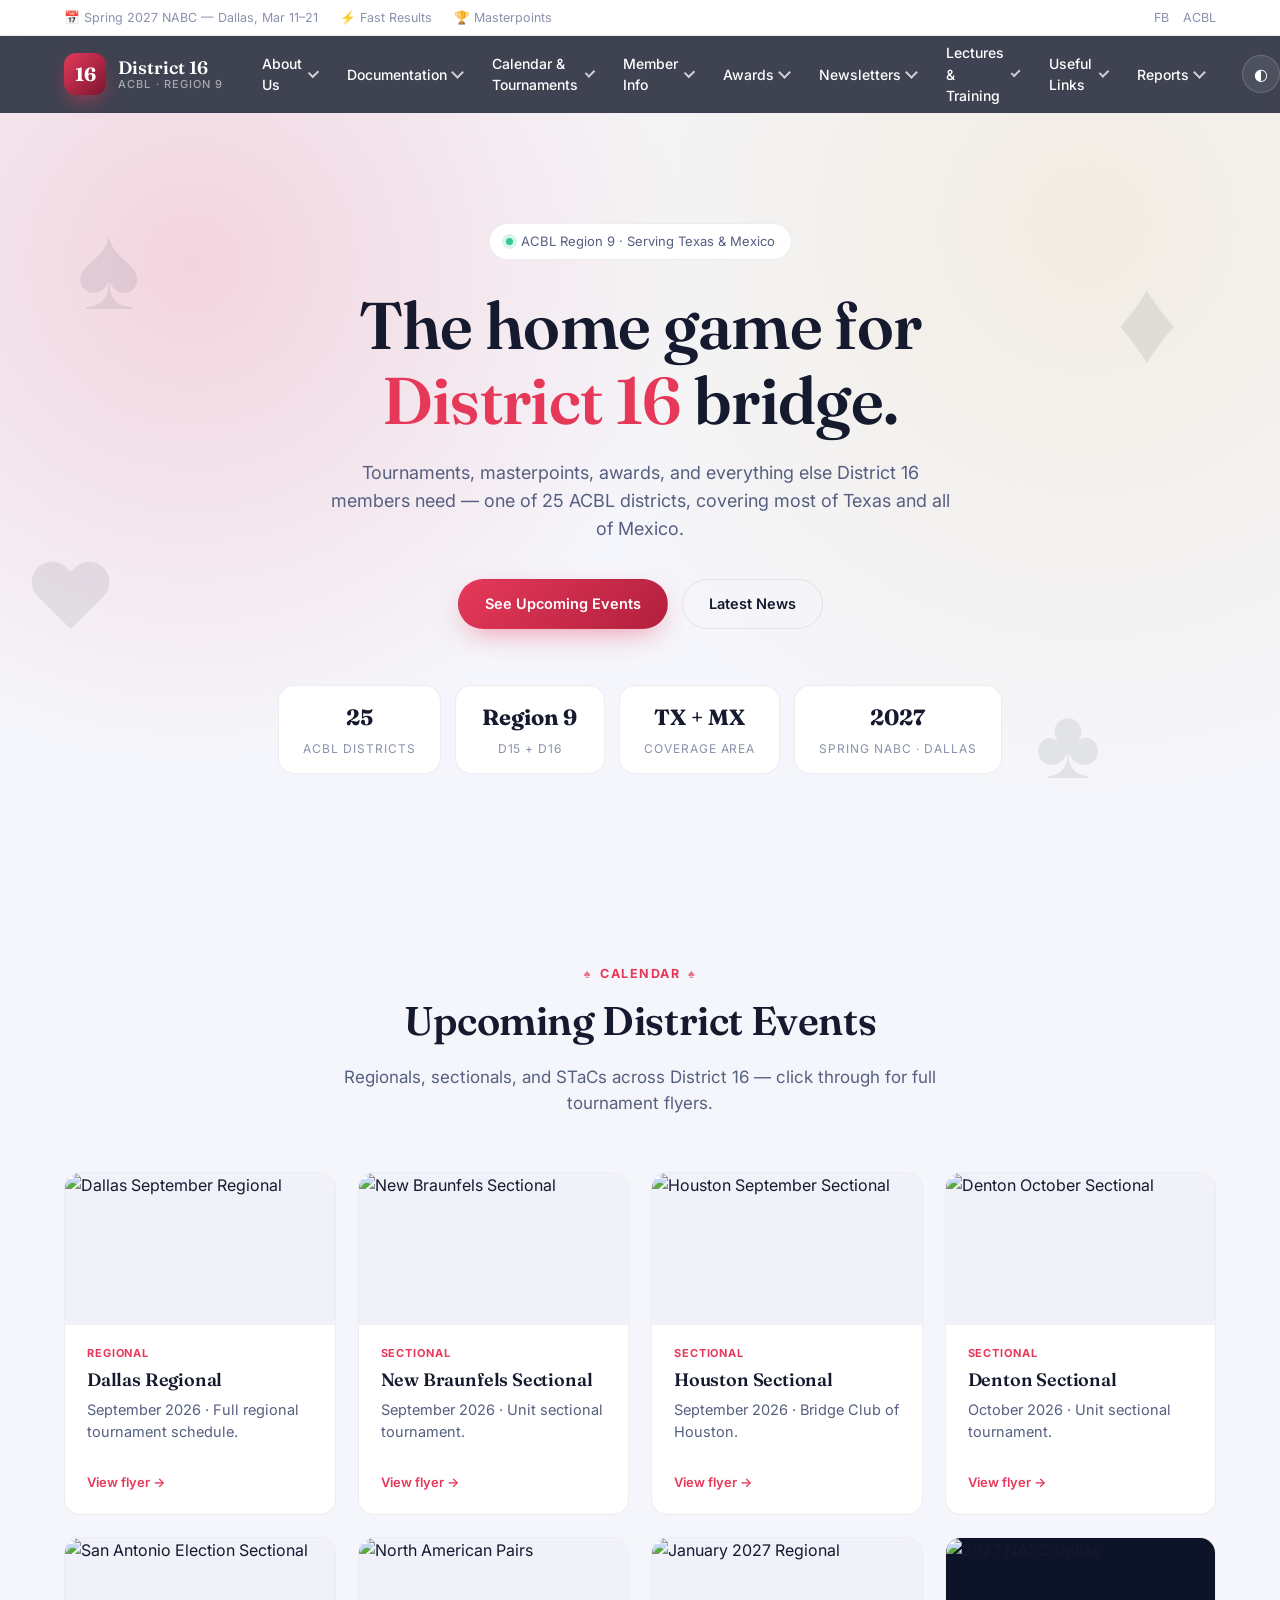
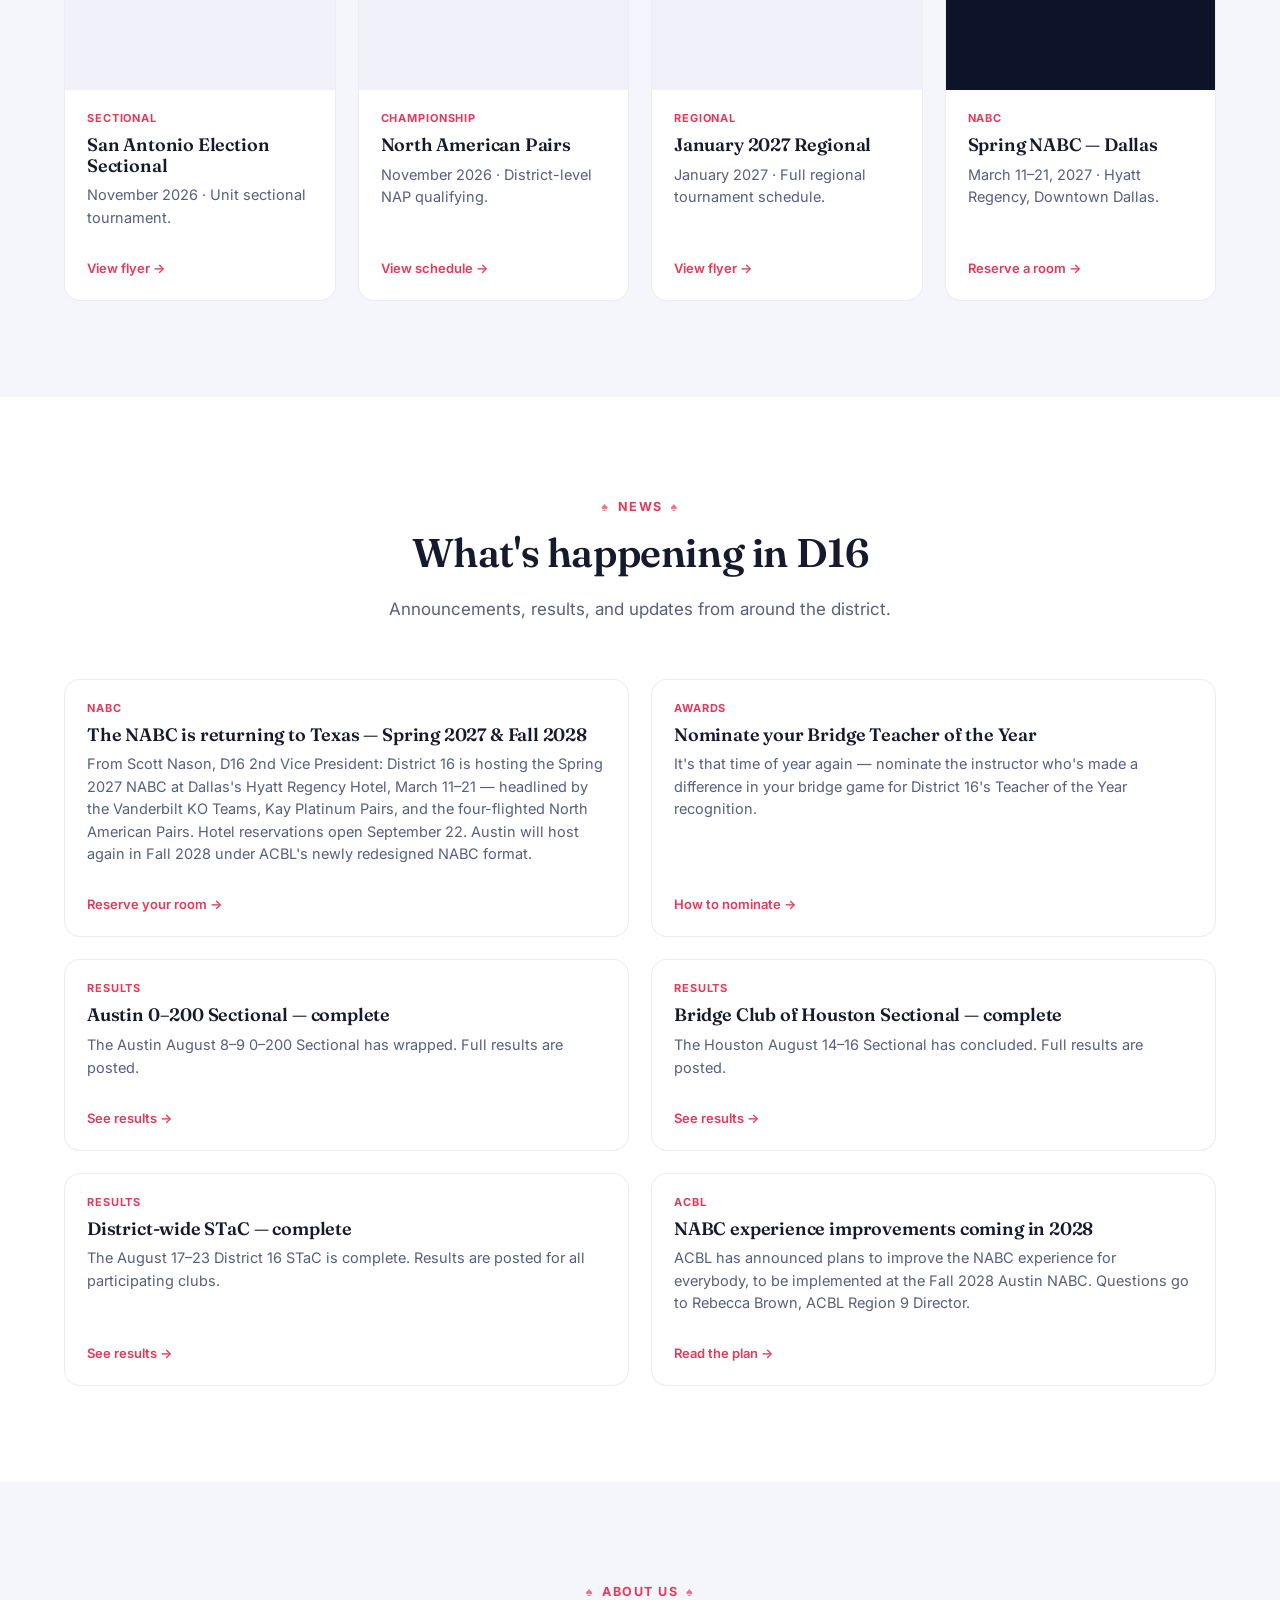
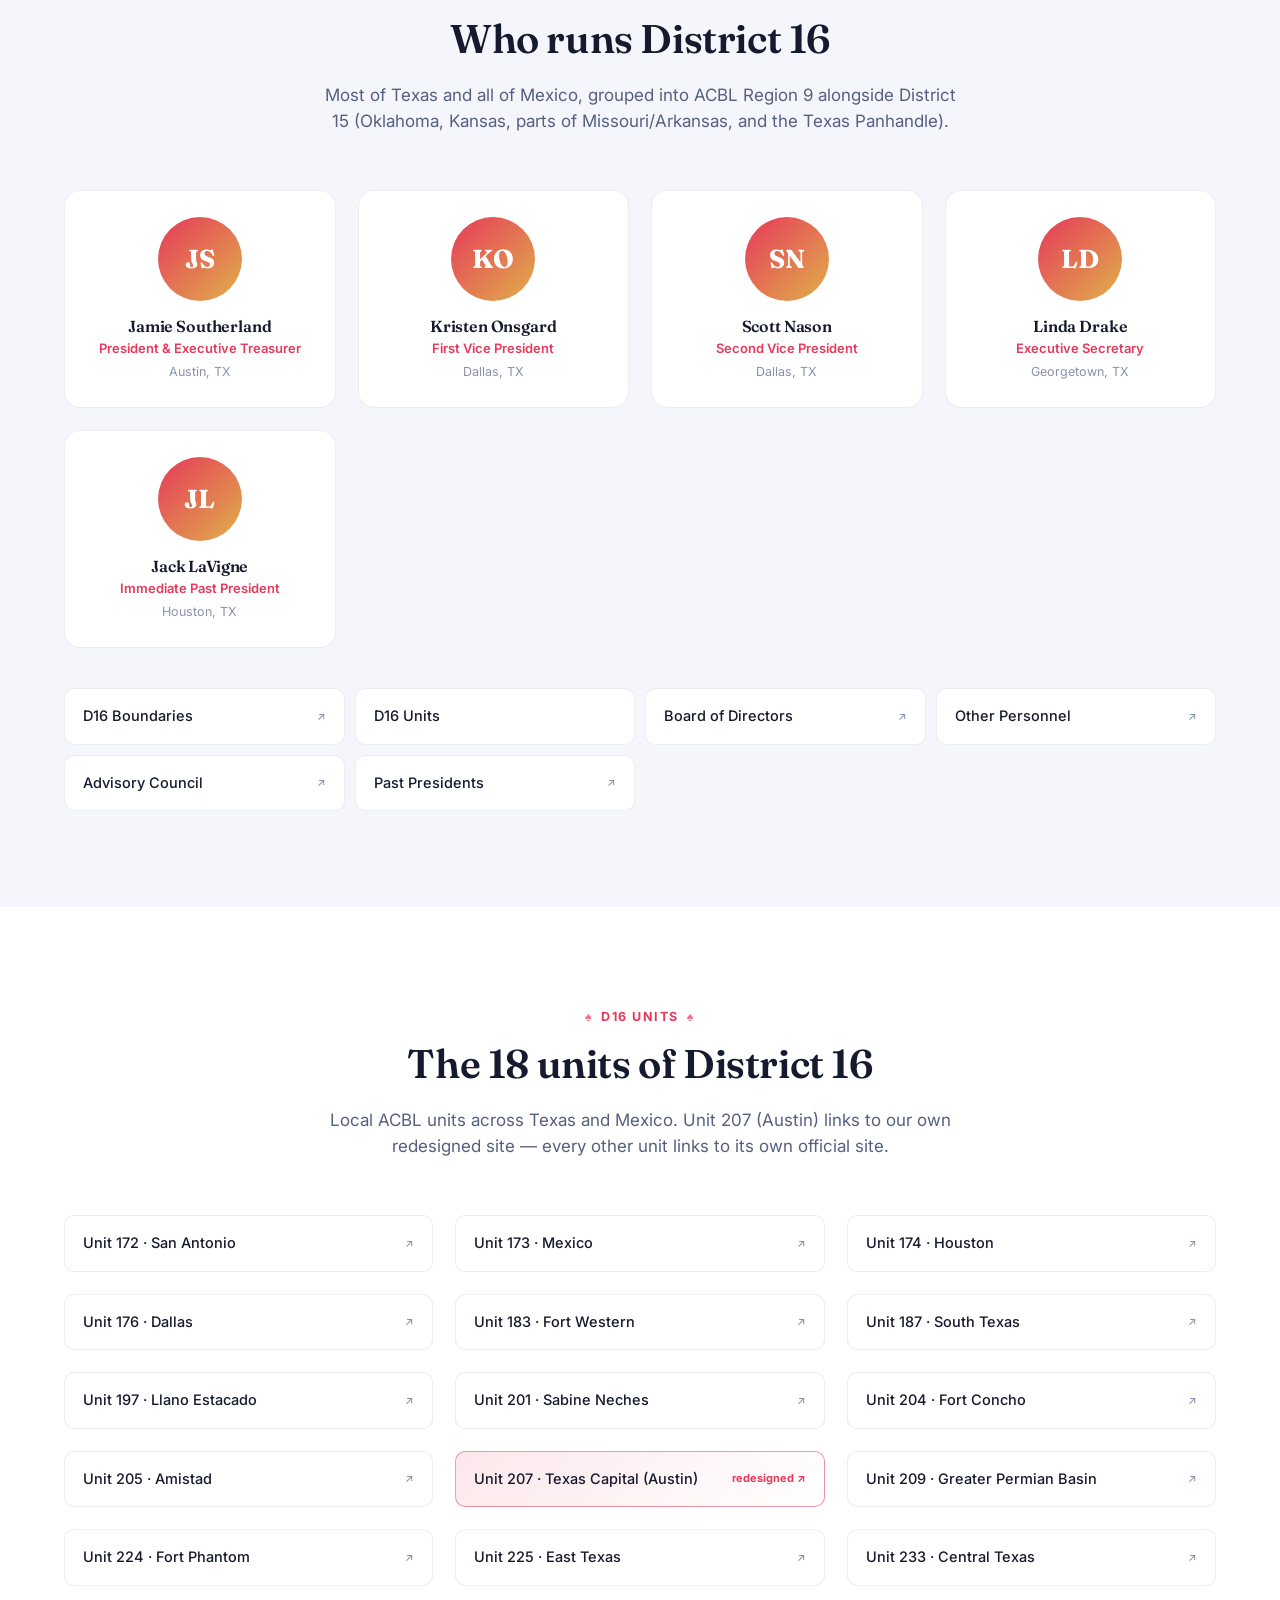
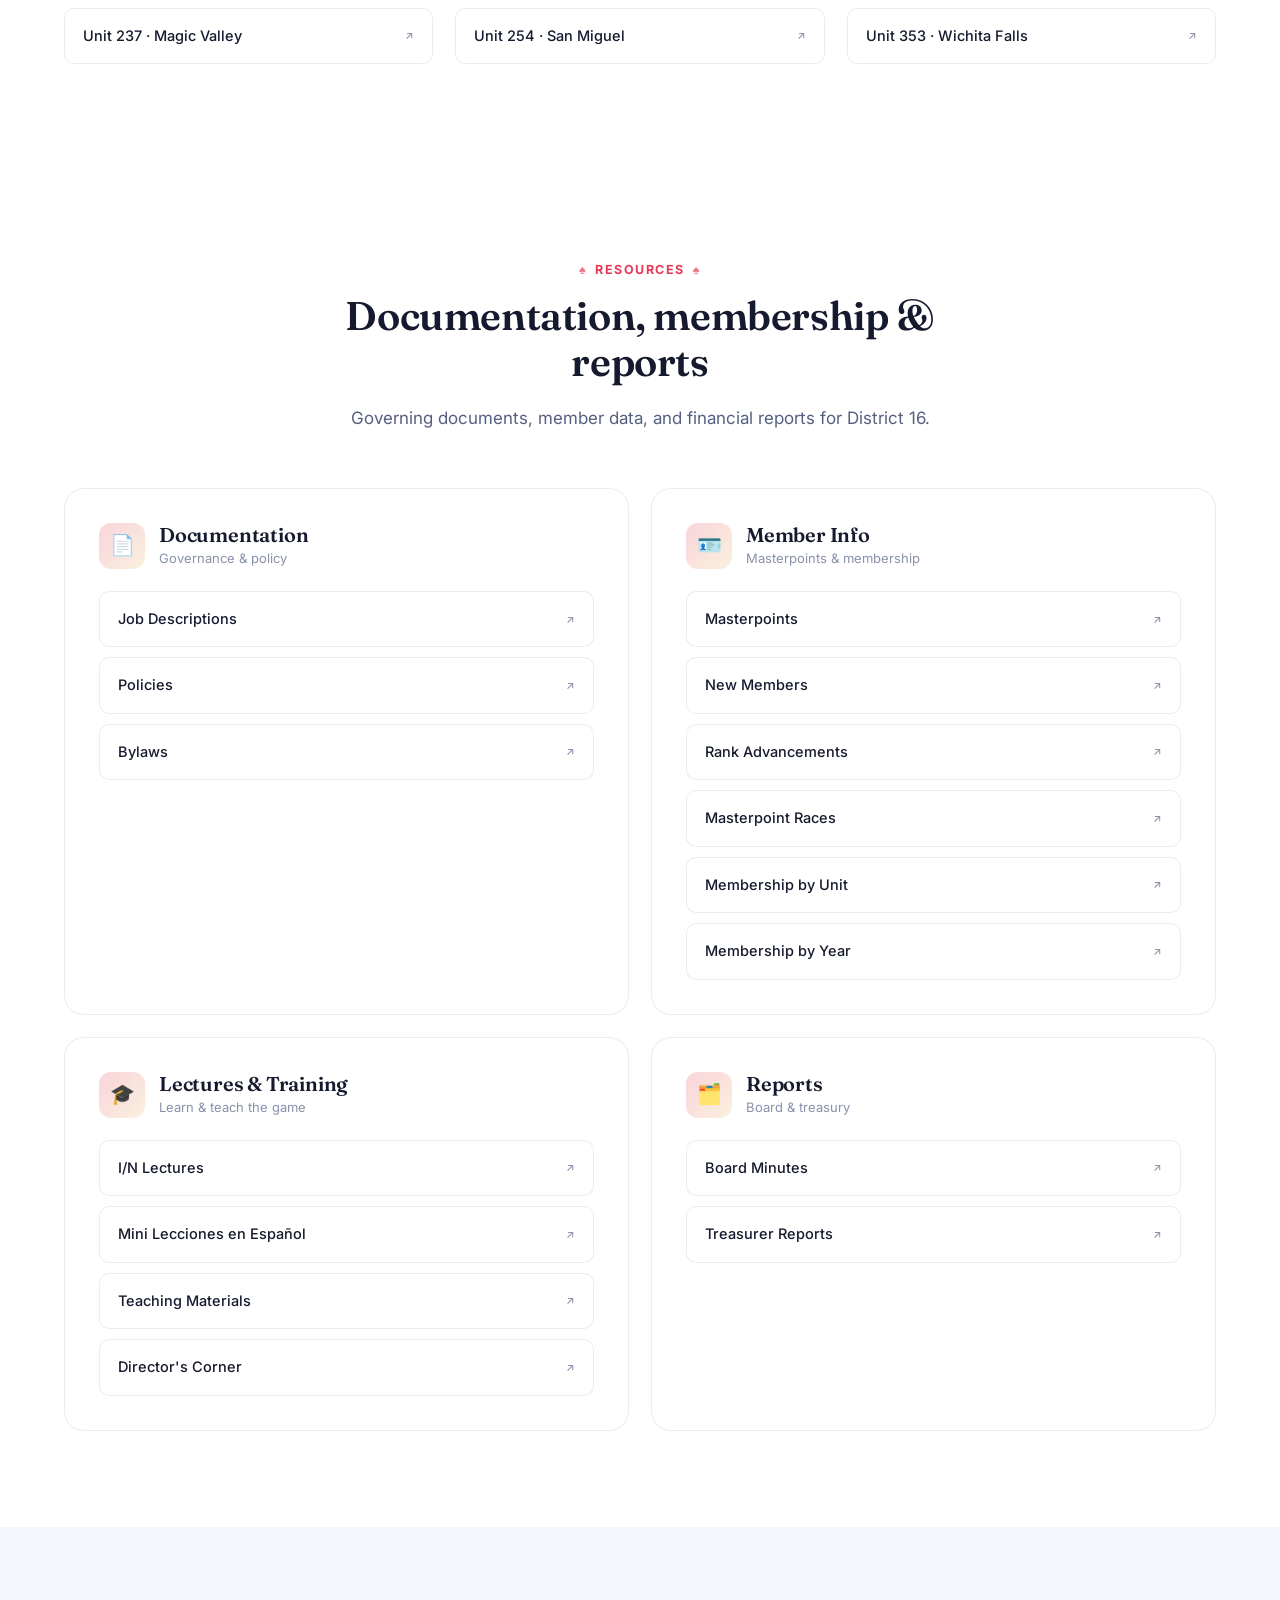
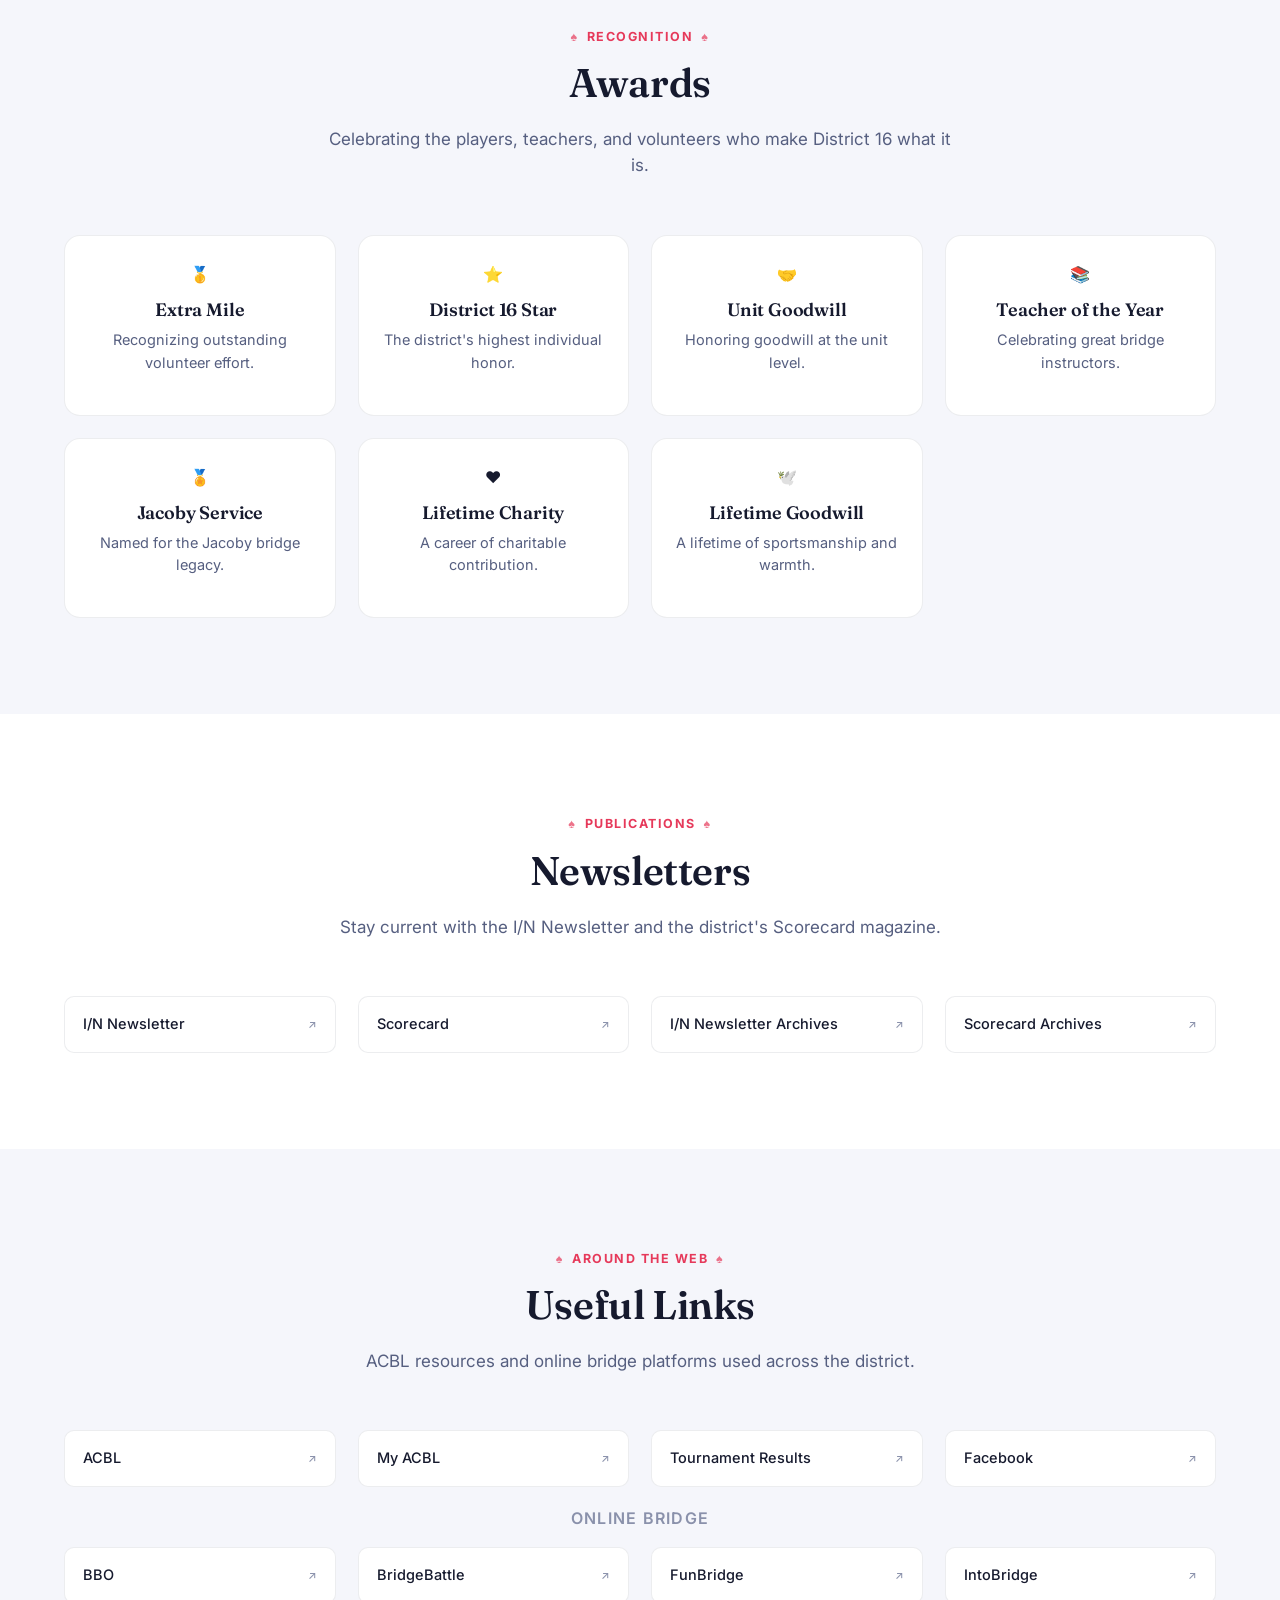
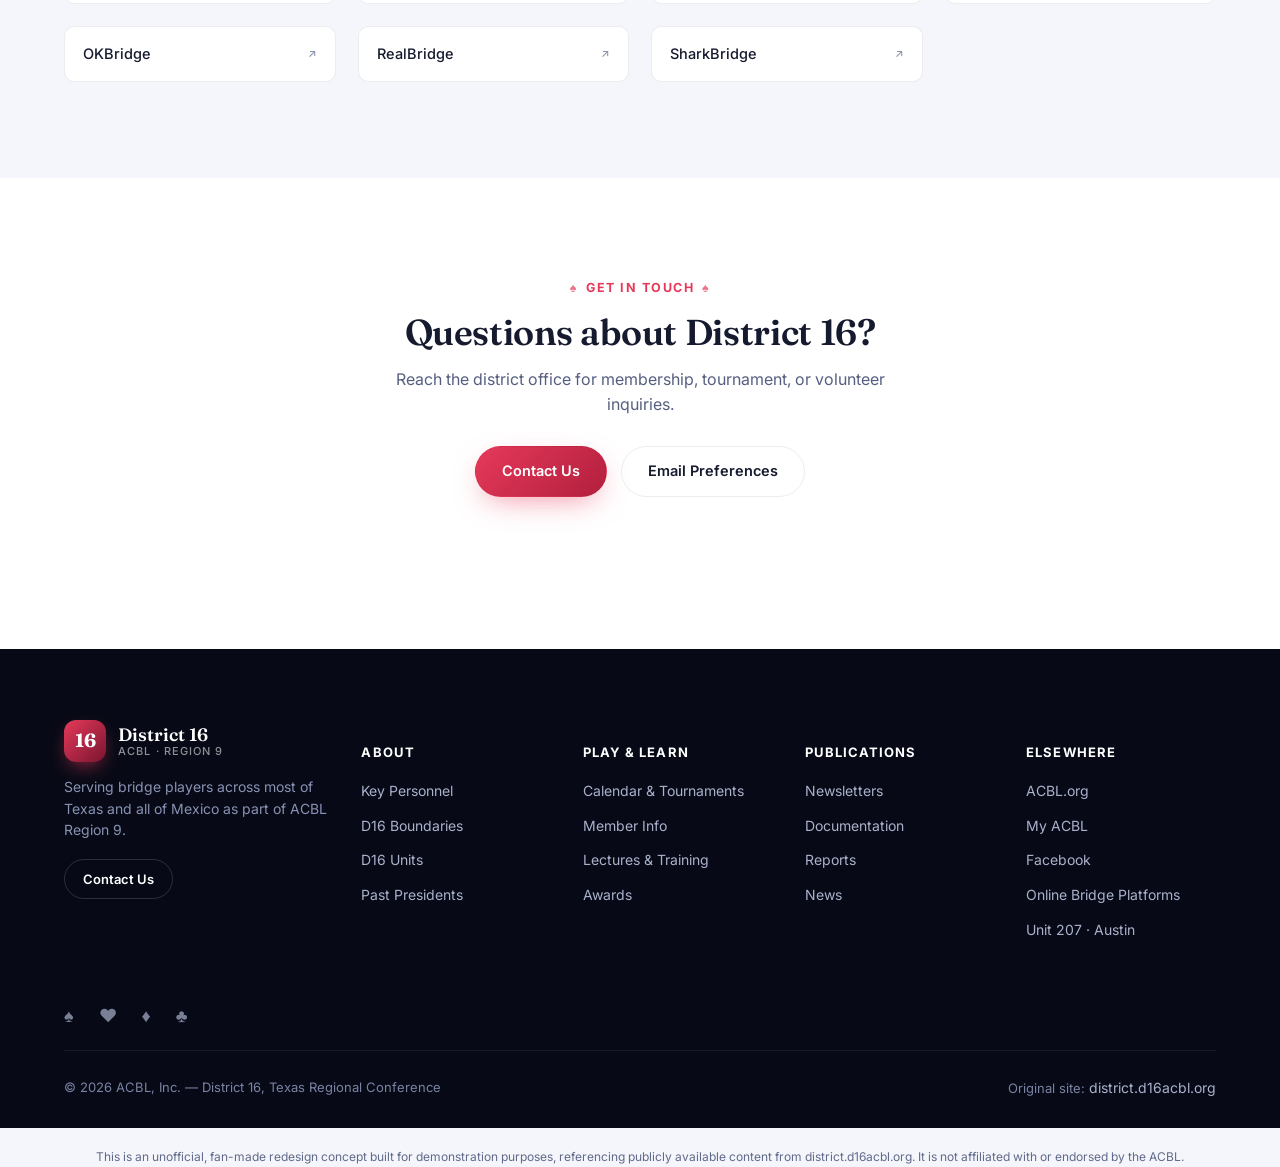
==== commit 38ed55cc: "Add full Units section with links to all 18 D16 units Replaces the external units-map link with an i" ====
--- a/index.html
+++ b/index.html
@@ -41,7 +41,7 @@
           <a href="#about">About Us <i class="chev"></i></a>
           <div class="mega">
             <a href="#about">D16 Boundaries</a>
-            <a href="#about">D16 Units</a>
+            <a href="#units">D16 Units</a>
             <div class="sub-trigger">
               <a href="#about">Key Personnel <i class="chev" style="transform:rotate(-45deg)"></i></a>
               <div class="sub-panel">
@@ -157,7 +157,7 @@
     <summary>About Us</summary>
     <div class="sub-list">
       <a href="#about">D16 Boundaries</a>
-      <a href="#about">D16 Units</a>
+      <a href="#units">D16 Units</a>
       <details><summary>Key Personnel</summary>
         <div class="sub-list">
           <a href="#about">Officers</a>
@@ -488,12 +488,42 @@
 
       <div class="tile-list grid grid-4">
         <a class="tile" href="https://district.d16acbl.org/d16/" target="_blank" rel="noopener">D16 Boundaries <span class="ext">↗</span></a>
-        <a class="tile" href="https://district.d16acbl.org/units-map/" target="_blank" rel="noopener">D16 Units <span class="ext">↗</span></a>
+        <a class="tile" href="#units">D16 Units</a>
         <a class="tile" href="https://district.d16acbl.org/bod/" target="_blank" rel="noopener">Board of Directors <span class="ext">↗</span></a>
         <a class="tile" href="https://district.d16acbl.org/committee-chairs/" target="_blank" rel="noopener">Other Personnel <span class="ext">↗</span></a>
         <a class="tile" href="https://district.d16acbl.org/advisory-council/" target="_blank" rel="noopener">Advisory Council <span class="ext">↗</span></a>
         <a class="tile" href="https://district.d16acbl.org/past-presidents/" target="_blank" rel="noopener">Past Presidents <span class="ext">↗</span></a>
-        <a class="tile" href="u207/index.html">Unit 207 · Austin</a>
+      </div>
+    </div>
+  </section>
+
+  <!-- ============ UNITS ============ -->
+  <section id="units" class="alt">
+    <div class="wrap">
+      <div class="section-head reveal">
+        <div class="eyebrow">D16 Units</div>
+        <h2>The 18 units of District 16</h2>
+        <p>Local ACBL units across Texas and Mexico. Unit 207 (Austin) links to our own redesigned site — every other unit links to its own official site.</p>
+      </div>
+      <div class="grid grid-3">
+        <a class="tile" href="https://d16acbl.org/U172/" target="_blank" rel="noopener">Unit 172 · San Antonio <span class="ext">↗</span></a>
+        <a class="tile" href="https://district.d16acbl.org/unit-173" target="_blank" rel="noopener">Unit 173 · Mexico <span class="ext">↗</span></a>
+        <a class="tile" href="https://www.acblunit174.org/" target="_blank" rel="noopener">Unit 174 · Houston <span class="ext">↗</span></a>
+        <a class="tile" href="https://d16acbl.org/U176/" target="_blank" rel="noopener">Unit 176 · Dallas <span class="ext">↗</span></a>
+        <a class="tile" href="https://d16acbl.org/U183/" target="_blank" rel="noopener">Unit 183 · Fort Western <span class="ext">↗</span></a>
+        <a class="tile" href="https://district.d16acbl.org/unit-187" target="_blank" rel="noopener">Unit 187 · South Texas <span class="ext">↗</span></a>
+        <a class="tile" href="https://district.d16acbl.org/unit-197" target="_blank" rel="noopener">Unit 197 · Llano Estacado <span class="ext">↗</span></a>
+        <a class="tile" href="https://www.u201.org" target="_blank" rel="noopener">Unit 201 · Sabine Neches <span class="ext">↗</span></a>
+        <a class="tile" href="https://district.d16acbl.org/unit-204" target="_blank" rel="noopener">Unit 204 · Fort Concho <span class="ext">↗</span></a>
+        <a class="tile" href="https://www.bridgewebs.com/lakechapala/" target="_blank" rel="noopener">Unit 205 · Amistad <span class="ext">↗</span></a>
+        <a class="tile" href="u207/index.html" style="border-color:rgba(230,57,90,.5); background:linear-gradient(135deg, rgba(230,57,90,.12), transparent);">Unit 207 · Texas Capital (Austin) <span class="ext" style="color:var(--red); font-weight:700;">redesigned ↗</span></a>
+        <a class="tile" href="https://d16acbl.org/U209/" target="_blank" rel="noopener">Unit 209 · Greater Permian Basin <span class="ext">↗</span></a>
+        <a class="tile" href="https://district.d16acbl.org/unit-224" target="_blank" rel="noopener">Unit 224 · Fort Phantom <span class="ext">↗</span></a>
+        <a class="tile" href="https://www.bridgewebs.com/acblunit225/" target="_blank" rel="noopener">Unit 225 · East Texas <span class="ext">↗</span></a>
+        <a class="tile" href="https://district.d16acbl.org/unit-233/" target="_blank" rel="noopener">Unit 233 · Central Texas <span class="ext">↗</span></a>
+        <a class="tile" href="https://district.d16acbl.org/unit-237" target="_blank" rel="noopener">Unit 237 · Magic Valley <span class="ext">↗</span></a>
+        <a class="tile" href="https://www.bridgewebs.com/smabridge/" target="_blank" rel="noopener">Unit 254 · San Miguel <span class="ext">↗</span></a>
+        <a class="tile" href="https://district.d16acbl.org/Unit-353/" target="_blank" rel="noopener">Unit 353 · Wichita Falls <span class="ext">↗</span></a>
       </div>
     </div>
   </section>
@@ -690,7 +720,7 @@
         <ul>
           <li><a href="#about">Key Personnel</a></li>
           <li><a href="https://district.d16acbl.org/d16/" target="_blank" rel="noopener">D16 Boundaries</a></li>
-          <li><a href="https://district.d16acbl.org/units-map/" target="_blank" rel="noopener">D16 Units</a></li>
+          <li><a href="#units">D16 Units</a></li>
           <li><a href="https://district.d16acbl.org/past-presidents/" target="_blank" rel="noopener">Past Presidents</a></li>
         </ul>
       </div>
